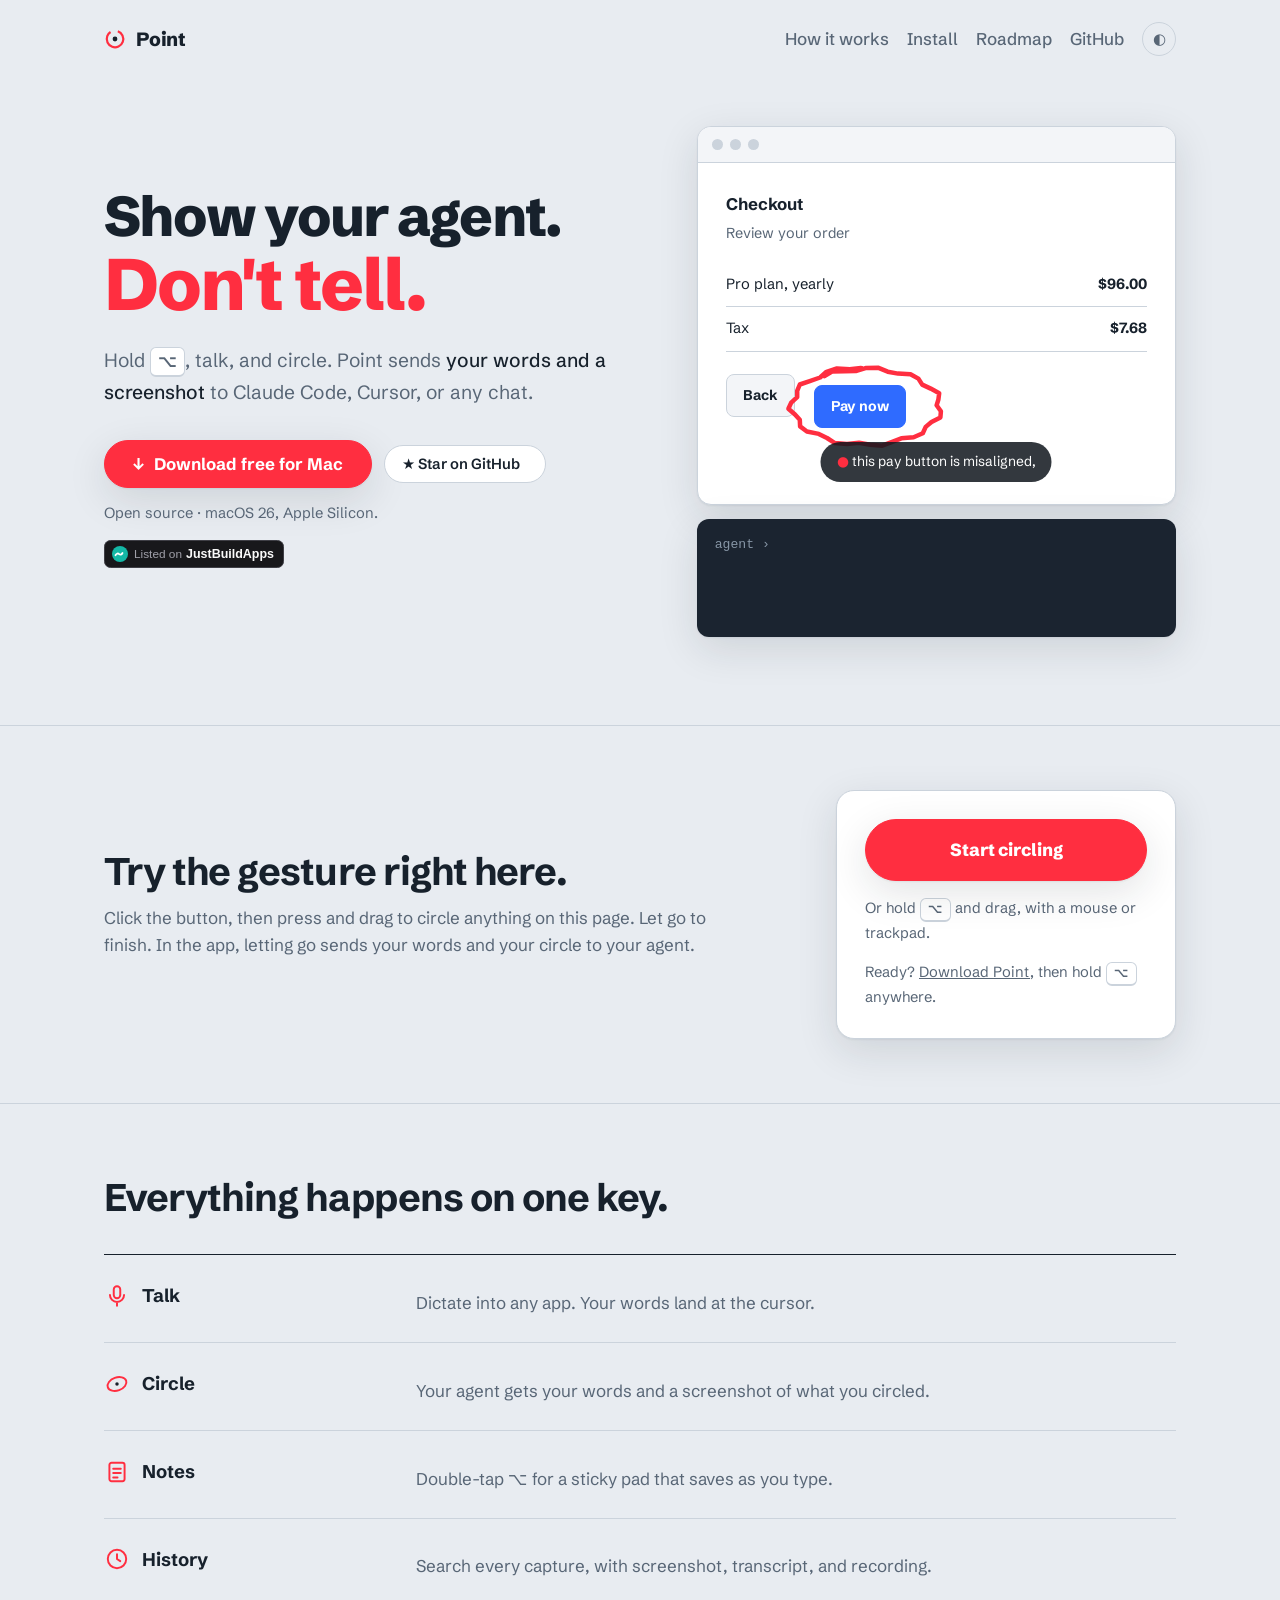
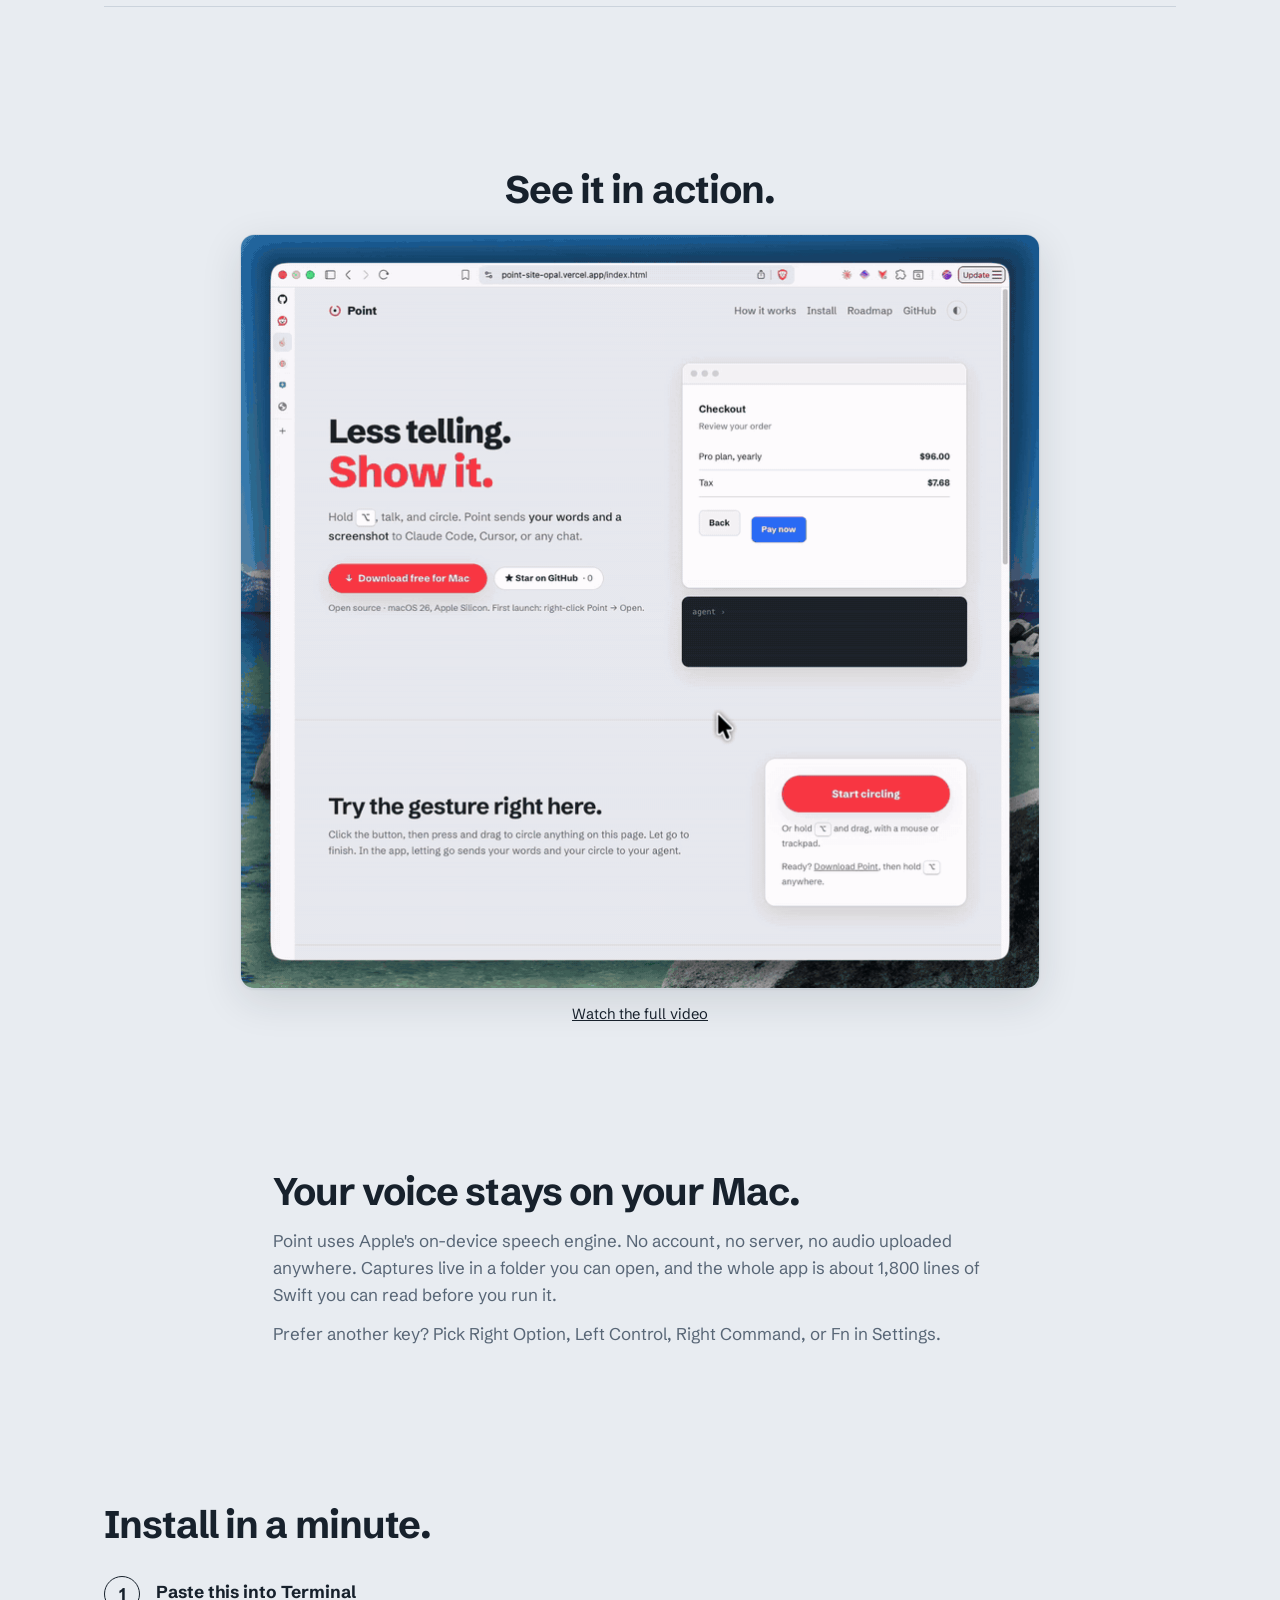
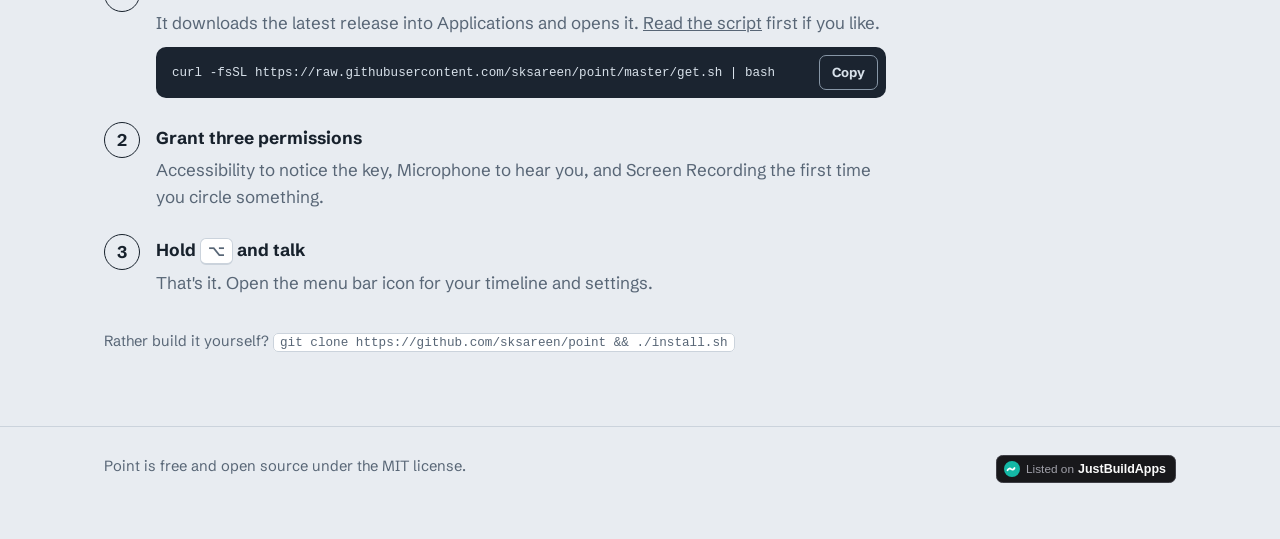
==== site/index.html @ 5f87cbeb "Site: serve the JustBuildApps badge from the site A local copy of the SVG keeps the badge showing wh" ====
<!doctype html>
<html lang="en">
<head>
<meta charset="utf-8">
<meta name="viewport" content="width=device-width, initial-scale=1">
<title>Point: show your AI agent what you mean</title>
<meta name="description" content="Hold Right Option, say what you mean, and circle it. Point pastes your words and a screenshot of exactly what you circled into Claude Code, Cursor, or any chat. Free, open source, on-device.">
<meta property="og:title" content="Point: Show your agent. Don't tell.">
<meta property="og:description" content="Hold ⌥, talk, and circle. Point sends your words and a screenshot to Claude Code, Cursor, or any chat. Free, open source, on-device.">
<meta property="og:type" content="website">
<meta name="twitter:card" content="summary">
<link rel="icon" href="data:image/svg+xml,<svg xmlns='http://www.w3.org/2000/svg' viewBox='0 0 100 100'><text y='.9em' font-size='90'>☝️</text></svg>">
<script>
  // Theme before first paint (no flash): saved choice → system preference.
  (function () {
    try {
      var t = localStorage.getItem("point-theme");
      if (t === "light" || t === "dark") document.documentElement.setAttribute("data-theme", t);
    } catch (e) {}
  })();
</script>
<link rel="preconnect" href="https://fonts.googleapis.com">
<link rel="preconnect" href="https://fonts.gstatic.com" crossorigin>
<link href="https://fonts.googleapis.com/css2?family=Caveat:wght@600&family=Schibsted+Grotesk:wght@400;500;700;800&display=swap" rel="stylesheet">
<link rel="stylesheet" href="style.css">
</head>
<body>
<canvas id="canvas" aria-hidden="true"></canvas>
<div class="toast" id="toast" role="status" aria-live="polite"></div>

<header class="wrap nav">
  <a class="brand" href="#">
    <svg viewBox="0 0 24 24" aria-hidden="true"><circle cx="12" cy="12" r="9" fill="none" stroke="var(--loop)" stroke-width="2.4" stroke-dasharray="48 9" transform="rotate(-70 12 12)"/><circle cx="12" cy="12" r="2.6" fill="currentColor"/></svg>
    Point
  </a>
  <nav class="nav-links" aria-label="Primary">
    <a class="hide-sm" href="#how">How it works</a>
    <a class="hide-sm" href="#install">Install</a>
    <a href="roadmap.html">Roadmap</a>
    <a href="https://github.com/sksareen/point">GitHub</a>
    <button class="theme-btn" id="themeBtn" type="button" aria-label="Toggle dark mode (⌘I)" title="Toggle dark mode (⌘I)">◐</button>
  </nav>
</header>

<main>
  <section class="wrap hero">
    <div>
      <h1><span class="line">Show your agent.</span><span class="line hit show-it">Don't tell.</span></h1>
      <p class="lede">Hold <span class="keycap">⌥</span>, talk, and circle. Point sends <strong>your words and a screenshot</strong> to Claude Code, Cursor, or any chat.</p>
      <div class="cta-row">
        <a class="download-btn" href="https://github.com/sksareen/point/releases/latest/download/Point.dmg">
          <span aria-hidden="true">↓</span> Download free for Mac
        </a>
        <a class="star-btn" href="https://github.com/sksareen/point" target="_blank" rel="noopener">★ Star on GitHub <span id="starCount"></span></a>
      </div>
      <p class="fine install-hint">Open source · macOS 26, Apple Silicon.</p>
      <p style="margin:14px 0 0"><a href="https://justbuildapps.com/u/savar/point"><img src="justbuildapps-badge.svg" alt="Listed on JustBuildApps" height="28"></a></p>
    </div>

    <div class="demo" aria-label="Animated demo: a loop is drawn around a misaligned Pay button while the words 'this pay button is misaligned, fix it' are spoken, then the words and a screenshot path are pasted into an agent terminal.">
      <div class="window">
        <div class="titlebar"><i></i><i></i><i></i></div>
        <div class="app" id="app">
          <h3>Checkout</h3>
          <p>Review your order</p>
          <div class="row"><span>Pro plan, yearly</span><span>$96.00</span></div>
          <div class="row"><span>Tax</span><span>$7.68</span></div>
          <div class="actions">
            <span class="fake-btn">Back</span>
            <span class="fake-btn pay" id="payBtn">Pay now</span>
          </div>
          <svg class="ink" id="heroInk" aria-hidden="true"><path id="heroLoop" d=""/></svg>
          <span class="note" id="heroNote">this one</span>
          <div class="pill" id="pill"></div>
        </div>
      </div>
      <div class="term" id="term" aria-hidden="true">
        <span class="line dim">agent ›</span>
      </div>
    </div>
  </section>

  <section class="tryit" id="try">
    <div class="wrap try-grid">
      <div>
        <h2>Try the gesture right here.</h2>
        <p>Click the button, then press and drag to circle anything on this page. Let go to finish. In the app, letting go sends your words and your circle to your agent.</p>
      </div>
      <div class="try-card">
        <button class="draw-toggle" id="drawToggle" type="button" aria-pressed="false">Start circling</button>
        <p class="fine">Or hold <span class="keycap">⌥</span> and drag, with a mouse or trackpad.</p>
        <p class="fine">Ready? <a href="https://github.com/sksareen/point/releases/latest/download/Point.dmg">Download Point</a>, then hold <span class="keycap">⌥</span> anywhere.</p>
      </div>
    </div>
  </section>

  <section class="wrap section" id="how">
    <h2>Everything happens on one key.</h2>
    <dl class="gestures">
      <div class="gesture">
        <dt><svg viewBox="0 0 24 24" aria-hidden="true"><rect x="9" y="3" width="6" height="11" rx="3"/><path d="M5.5 11a6.5 6.5 0 0 0 13 0M12 17.5V21"/></svg>Talk</dt>
        <dd>Dictate into any app. Your words land at the cursor.</dd>
      </div>
      <div class="gesture">
        <dt><svg viewBox="0 0 24 24" aria-hidden="true"><ellipse cx="12" cy="12" rx="9" ry="6" transform="rotate(-20 12 12)"/><circle cx="12" cy="12" r="1.6" fill="currentColor" stroke="none"/></svg>Circle</dt>
        <dd>Your agent gets your words and a screenshot of what you circled.</dd>
      </div>
      <div class="gesture">
        <dt><svg viewBox="0 0 24 24" aria-hidden="true"><rect x="5" y="3.5" width="14" height="17" rx="2"/><path d="M8.5 9h7M8.5 13h7M8.5 17h4"/></svg>Notes</dt>
        <dd>Double-tap ⌥ for a sticky pad that saves as you type.</dd>
      </div>
      <div class="gesture">
        <dt><svg viewBox="0 0 24 24" aria-hidden="true"><circle cx="12" cy="12" r="8.5"/><path d="M12 7.5V12l3 2"/></svg>History</dt>
        <dd>Search every capture, with screenshot, transcript, and recording.</dd>
      </div>
    </dl>
  </section>

  <section class="wrap section watch" id="watch">
    <h2>See it in action.</h2>
    <figure class="watch-figure">
      <img src="point-demo.gif" alt="Point in action: circle a part of the page, and the agent gets your words and a screenshot of what you circled." width="800" height="755" loading="lazy">
    </figure>
    <p class="fine"><a href="point-demo.mp4">Watch the full video</a></p>
  </section>

  <section class="wrap section privacy">
    <h2>Your voice stays on your Mac.</h2>
    <p>Point uses Apple's on-device speech engine. No account, no server, no audio uploaded anywhere. Captures live in a folder you can open, and the whole app is about 1,800 lines of Swift you can read before you run it.</p>
    <p>Prefer another key? Pick Right Option, Left Control, Right Command, or Fn in Settings.</p>
  </section>

  <section class="wrap section" id="install">
    <h2>Install in a minute.</h2>
    <ol class="steps">
      <li><strong>Paste this into Terminal</strong><span>It downloads the latest release into Applications and opens it. <a href="https://github.com/sksareen/point/blob/master/get.sh">Read the script</a> first if you like.</span>
        <div class="cmd">
          <pre><code id="installCmd">curl -fsSL https://raw.githubusercontent.com/sksareen/point/master/get.sh | bash</code></pre>
          <button class="copy copy-cmd" type="button" data-cmd="curl -fsSL https://raw.githubusercontent.com/sksareen/point/master/get.sh | bash">Copy</button>
        </div></li>
      <li><strong>Grant three permissions</strong><span>Accessibility to notice the key, Microphone to hear you, and Screen Recording the first time you circle something.</span></li>
      <li><strong>Hold <span class="keycap">⌥</span> and talk</strong><span>That's it. Open the menu bar icon for your timeline and settings.</span></li>
    </ol>
    <p class="fine" style="margin-top:8px">Rather build it yourself? <code>git clone https://github.com/sksareen/point && ./install.sh</code></p>
  </section>
</main>

<footer>
  <div class="wrap">
    <span>Point is free and open source under the MIT license.</span>
    <a href="https://justbuildapps.com/u/savar/point"><img src="justbuildapps-badge.svg" alt="Listed on JustBuildApps" height="28"></a>
  </div>
</footer>

<script>
(function () {
  var reduce = window.matchMedia("(prefers-reduced-motion: reduce)").matches;
  var css = getComputedStyle(document.documentElement);

  // ── Theme toggle (button + ⌘I / Ctrl+I) ──────────────────────────────────
  function currentTheme() {
    var t = document.documentElement.getAttribute("data-theme");
    if (t) return t;
    return window.matchMedia("(prefers-color-scheme: dark)").matches ? "dark" : "light";
  }
  function toggleTheme() {
    var next = currentTheme() === "dark" ? "light" : "dark";
    document.documentElement.setAttribute("data-theme", next);
    try { localStorage.setItem("point-theme", next); } catch (e) {}
    css = getComputedStyle(document.documentElement);
  }
  document.getElementById("themeBtn").addEventListener("click", toggleTheme);
  window.addEventListener("keydown", function (e) {
    if ((e.metaKey || e.ctrlKey) && !e.shiftKey && !e.altKey && e.key.toLowerCase() === "i") {
      e.preventDefault();
      toggleTheme();
    }
  });

  // ── Hero demo ───────────────────────────────────────────────────────────
  var app = document.getElementById("app");
  var pay = document.getElementById("payBtn");
  var loop = document.getElementById("heroLoop");
  var note = document.getElementById("heroNote");
  var pill = document.getElementById("pill");
  var term = document.getElementById("term");
  var spoken = "this pay button is misaligned, fix it";
  var shot = "[Screenshot: …/Point/captures/point_1794656051204.png]";

  // A hand-drawn loop around the button: an ellipse with wobble and an overshoot.
  function loopPath(r) {
    var cx = r.x + r.w / 2, cy = r.y + r.h / 2, rx = r.w / 2 + 22, ry = r.h / 2 + 16;
    var pts = [], n = 44, start = -2.2, sweep = Math.PI * 2 + 0.55;
    for (var i = 0; i <= n; i++) {
      var t = start + sweep * (i / n);
      var wob = 1 + 0.05 * Math.sin(i * 1.7) + (i / n) * 0.06;
      pts.push([cx + Math.cos(t) * rx * wob, cy + Math.sin(t) * ry * wob]);
    }
    var d = "M" + pts[0][0].toFixed(1) + " " + pts[0][1].toFixed(1);
    for (var j = 1; j < pts.length; j++) d += " L" + pts[j][0].toFixed(1) + " " + pts[j][1].toFixed(1);
    return { d: d, right: cx + rx, top: cy - ry };
  }
  function layoutLoop() {
    var a = app.getBoundingClientRect(), b = pay.getBoundingClientRect();
    var p = loopPath({ x: b.left - a.left, y: b.top - a.top, w: b.width, h: b.height });
    loop.setAttribute("d", p.d);
    note.style.left = Math.min(p.right + 8, a.width - 78) + "px";
    note.style.top = (p.top + 6) + "px";
    var len = loop.getTotalLength();
    loop.style.strokeDasharray = len;
    return len;
  }
  function termLines(lines) {
    term.innerHTML = lines.map(function (l) {
      return '<span class="line ' + (l.cls || "") + '">' + l.text.replace(/&/g, "&amp;").replace(/</g, "&lt;") + "</span>";
    }).join("");
  }
  var timers = [];
  function at(ms, fn) { timers.push(setTimeout(fn, ms)); }
  function clearTimers() { timers.forEach(clearTimeout); timers = []; }

  function finalState() {
    var len = layoutLoop();
    loop.style.transition = "none";
    loop.style.strokeDashoffset = 0;
    note.style.opacity = 1;
    pill.style.opacity = 0;
    termLines([
      { text: "agent › " + spoken },
      { text: shot, cls: "dim" },
      { text: "✓ Read the screenshot. Fixed the stray margin on the Pay button in Checkout.tsx.", cls: "ok" }
    ]);
  }

  function run() {
    clearTimers();
    var len = layoutLoop();
    loop.style.transition = "none";
    loop.style.strokeDashoffset = len;
    note.style.opacity = 0;
    pill.style.opacity = 0;
    termLines([{ text: "agent ›", cls: "dim" }]);

    at(700, function () { pill.textContent = "Listening…"; pill.style.opacity = 1; });
    // Words arrive as you speak.
    var words = spoken.split(" ");
    words.forEach(function (w, i) {
      at(1200 + i * 230, function () { pill.textContent = words.slice(0, i + 1).join(" "); });
    });
    // The loop is drawn while talking.
    at(1500, function () {
      loop.getBoundingClientRect();
      loop.style.transition = "stroke-dashoffset 1.15s cubic-bezier(.5,.05,.4,1)";
      loop.style.strokeDashoffset = 0;
    });
    at(2750, function () { note.style.opacity = 1; });
    // Release: paste lands in the agent.
    var release = 1200 + words.length * 230 + 500;
    at(release, function () {
      pill.style.opacity = 0;
      termLines([{ text: "agent › " + spoken }, { text: shot, cls: "dim" }]);
    });
    at(release + 1300, function () {
      termLines([
        { text: "agent › " + spoken },
        { text: shot, cls: "dim" },
        { text: "✓ Read the screenshot. Fixed the stray margin on the Pay button in Checkout.tsx.", cls: "ok" }
      ]);
    });
    at(release + 5200, run);
  }

  if (reduce) finalState(); else run();
  var resizeT;
  window.addEventListener("resize", function () {
    clearTimeout(resizeT);
    resizeT = setTimeout(function () { reduce ? finalState() : run(); }, 150);
  });

  // ── Try it: hold Option (or toggle) and draw on the page ────────────────
  var canvas = document.getElementById("canvas");
  var ctx = canvas.getContext("2d");
  var toast = document.getElementById("toast");
  var toggle = document.getElementById("drawToggle");
  var held = false, toggled = false, down = false, strokes = [], current = null, toastT;

  function sizeCanvas() {
    var dpr = window.devicePixelRatio || 1;
    canvas.width = innerWidth * dpr; canvas.height = innerHeight * dpr;
    ctx.setTransform(dpr, 0, 0, dpr, 0, 0);
    redraw();
  }
  function redraw() {
    ctx.clearRect(0, 0, innerWidth, innerHeight);
    ctx.strokeStyle = css.getPropertyValue("--loop").trim() || "#FF2E40";
    ctx.lineWidth = 5; ctx.lineCap = "round"; ctx.lineJoin = "round";
    strokes.forEach(function (s) {
      if (s.length < 2) return;
      ctx.beginPath(); ctx.moveTo(s[0].x, s[0].y);
      for (var i = 1; i < s.length; i++) ctx.lineTo(s[i].x, s[i].y);
      ctx.stroke();
    });
  }
  function pathLength(s) {
    var L = 0;
    for (var i = 1; i < s.length; i++) L += Math.hypot(s[i].x - s[i - 1].x, s[i].y - s[i - 1].y);
    return L;
  }
  function setDrawing(on) {
    document.body.classList.toggle("drawing", on);
    if (!on) finish();
  }
  function showToast(msg) {
    toast.textContent = msg;
    toast.classList.add("show");
    clearTimeout(toastT);
    toastT = setTimeout(function () { toast.classList.remove("show"); }, 3200);
  }
  function finish() {
    var drew = strokes.some(function (s) { return pathLength(s) >= 40; });
    if (drew) showToast("That's the gesture. In Point, letting go sends your words and this screenshot to your agent.");
    strokes = []; current = null; down = false;
    redraw();
  }

  window.addEventListener("keydown", function (e) {
    if (e.key === "Alt" && !held) { held = true; e.preventDefault(); setDrawing(true); }
  });
  window.addEventListener("keyup", function (e) {
    if (e.key === "Alt" && held) { held = false; if (!toggled) setDrawing(false); }
  });
  window.addEventListener("blur", function () { if (held) { held = false; if (!toggled) setDrawing(false); } });

  var idleLabel = toggle.textContent;
  function setToggled(on) {
    toggled = on;
    toggle.setAttribute("aria-pressed", String(on));
    toggle.textContent = on ? "Now press and drag to circle something" : idleLabel;
    setDrawing(on);
  }
  toggle.addEventListener("click", function () { setToggled(!toggled); });
  window.addEventListener("keydown", function (e) {
    if (e.key === "Escape" && toggled) setToggled(false);
  });

  canvas.addEventListener("pointerdown", function (e) {
    down = true; current = [{ x: e.clientX, y: e.clientY }]; strokes.push(current);
    canvas.setPointerCapture(e.pointerId);
  });
  canvas.addEventListener("pointermove", function (e) {
    if (!down || !current) return;
    current.push({ x: e.clientX, y: e.clientY }); redraw();
  });
  canvas.addEventListener("pointerup", function () {
    var finished = current;
    down = false; current = null;
    // Tap-to-draw has no key to release, so finishing a real loop is the "let go".
    if (toggled && finished && pathLength(finished) >= 40) setTimeout(function () { setToggled(false); }, 450);
  });

  // Copy the install command (hero button + install section).
  document.querySelectorAll(".copy-cmd").forEach(function (btn) {
    btn.addEventListener("click", function () {
      var done = function () {
        btn.classList.add("copied");
        btn.textContent = "Copied";
        setTimeout(function () { btn.classList.remove("copied"); btn.textContent = "Copy"; }, 2200);
      };
      if (navigator.clipboard) navigator.clipboard.writeText(btn.dataset.cmd).then(done, function () {});
    });
  });

  // Live star count next to the button. Fails silently; the button works without it.
  fetch("https://api.github.com/repos/sksareen/point")
    .then(function (r) { return r.json(); })
    .then(function (d) {
      if (typeof d.stargazers_count === "number") {
        document.getElementById("starCount").textContent = "· " + d.stargazers_count.toLocaleString();
      }
    })
    .catch(function () {});

  window.addEventListener("resize", sizeCanvas);
  sizeCanvas();
})();
</script>
</body>
</html>
---- site/style.css ----
:root {
    --page: #E8ECF1;
    --ink: #17212C;
    --muted: #586676;
    --line: #CBD3DC;
    --window: #FFFFFF;
    --chrome: #F3F5F8;
    --loop: #FF2E40;
    --sticky: #FFF29E;
    --pill: rgba(18, 24, 31, 0.86);
    --term: #1B2430;
    --term-ink: #D8E1EA;
    --term-dim: #8796A6;
    --shadow: 0 1px 2px rgba(23, 33, 44, 0.06), 0 12px 40px rgba(23, 33, 44, 0.12);
    color-scheme: light;
  }
  @media (prefers-color-scheme: dark) {
    :root:not([data-theme="light"]) {
      --page: #151B22;
      --ink: #E6ECF2;
      --muted: #97A5B4;
      --line: #2C3642;
      --window: #1E2630;
      --chrome: #252E39;
      --loop: #FF4757;
      --sticky: #F2E27A;
      --pill: rgba(6, 9, 12, 0.88);
      --term: #10161D;
      --term-ink: #D8E1EA;
      --term-dim: #7D8B9A;
      --shadow: 0 1px 2px rgba(0, 0, 0, 0.3), 0 16px 48px rgba(0, 0, 0, 0.4);
      color-scheme: dark;
    }
  }
  :root[data-theme="dark"] {
    --page: #151B22;
    --ink: #E6ECF2;
    --muted: #97A5B4;
    --line: #2C3642;
    --window: #1E2630;
    --chrome: #252E39;
    --loop: #FF4757;
    --sticky: #F2E27A;
    --pill: rgba(6, 9, 12, 0.88);
    --term: #10161D;
    --term-ink: #D8E1EA;
    --term-dim: #7D8B9A;
    --shadow: 0 1px 2px rgba(0, 0, 0, 0.3), 0 16px 48px rgba(0, 0, 0, 0.4);
    color-scheme: dark;
  }

  * { box-sizing: border-box; }
  html { -webkit-text-size-adjust: 100%; }
  body {
    margin: 0;
    background: var(--page);
    color: var(--ink);
    font: 400 1.0625rem/1.6 "Schibsted Grotesk", system-ui, sans-serif;
    -webkit-font-smoothing: antialiased;
  }
  a { color: inherit; }
  a:focus-visible, button:focus-visible {
    outline: 3px solid var(--loop);
    outline-offset: 3px;
    border-radius: 6px;
  }
  .wrap { max-width: 1120px; margin: 0 auto; padding: 0 24px; }

  /* Nav */
  .nav {
    display: flex; align-items: center; justify-content: space-between;
    padding-top: 22px; padding-bottom: 22px;
  }
  .brand { display: flex; align-items: center; gap: 10px; font-weight: 800; font-size: 1.2rem; text-decoration: none; letter-spacing: -0.01em; }
  .brand svg { width: 22px; height: 22px; }
  .nav-links { display: flex; align-items: center; gap: 18px; font-weight: 500; }
  .nav-links a { text-decoration: none; color: var(--muted); }
  .nav-links a:hover { color: var(--ink); }
  .theme-btn {
    border: 1px solid var(--line); background: transparent; color: var(--muted);
    width: 34px; height: 34px; border-radius: 50%; cursor: pointer; font-size: 15px;
  }

  /* Hero */
  .hero {
    display: grid; grid-template-columns: minmax(0, 1.12fr) minmax(0, 1fr); gap: 56px; align-items: center;
    padding-top: 48px; padding-bottom: 88px;
  }
  h1 {
    font-weight: 800; font-size: clamp(2.1rem, 8.4vw, 3.5rem); line-height: 1.02;
    letter-spacing: -0.035em; margin: 0 0 24px;
  }
  h1 .line { display: block; }
  h1 .hit { color: var(--loop); }
  h1 .show-it { font-size: 1.3em; line-height: 1; margin-top: 4px; }
  .lede { font-size: 1.2rem; color: var(--muted); max-width: 32em; margin: 0 0 32px; }
  .lede strong { color: var(--ink); font-weight: 500; }
  .ctas { display: flex; flex-wrap: wrap; gap: 12px; margin-bottom: 16px; }
  .btn {
    display: inline-flex; align-items: center; gap: 10px;
    padding: 13px 22px; border-radius: 999px; font-weight: 700; text-decoration: none;
    border: 1.5px solid var(--ink); font-size: 1rem;
  }
  .btn-primary { background: var(--ink); color: var(--page); }
  .btn-primary:hover { background: transparent; color: var(--ink); }
  .btn-ghost:hover { background: var(--ink); color: var(--page); }
  .fine { color: var(--muted); font-size: 0.92rem; margin: 0; }
  .download-btn {
    display: inline-flex; align-items: center; gap: 10px; margin-bottom: 14px;
    padding: 15px 28px; border-radius: 999px; text-decoration: none;
    background: var(--loop); color: #fff; border: 1.5px solid var(--loop);
    font: 700 1.05rem/1 "Schibsted Grotesk", system-ui, sans-serif;
    box-shadow: var(--shadow); transition: transform 0.15s, filter 0.15s;
  }
  .download-btn:hover { transform: translateY(-1px); filter: brightness(1.08); }
  .install-hint a { color: var(--ink); }
  .cta-row { display: flex; flex-wrap: wrap; gap: 12px; align-items: center; margin-bottom: 14px; }
  .cta-row .download-btn { margin-bottom: 0; }
  .star-btn {
    display: inline-flex; align-items: center; gap: 8px;
    padding: 11px 17px; border-radius: 999px; text-decoration: none;
    border: 1.5px solid var(--line); background: var(--window); color: var(--ink);
    font: 600 0.92rem/1 "Schibsted Grotesk", system-ui, sans-serif;
  }
  .star-btn:hover { border-color: var(--ink); }
  .star-btn #starCount { color: var(--muted); font-weight: 500; }

  /* Demo window */
  .demo { position: relative; }
  .window {
    background: var(--window); border-radius: 14px; box-shadow: var(--shadow);
    overflow: hidden; border: 1px solid var(--line);
  }
  .titlebar { display: flex; gap: 7px; padding: 12px 14px; background: var(--chrome); border-bottom: 1px solid var(--line); }
  .titlebar i { width: 11px; height: 11px; border-radius: 50%; background: var(--line); display: block; }
  .app { position: relative; padding: 28px 28px 76px; }
  .app h3 { margin: 0 0 4px; font-size: 1.05rem; }
  .app p { margin: 0 0 18px; color: var(--muted); font-size: 0.9rem; }
  .row { display: flex; justify-content: space-between; padding: 10px 0; border-bottom: 1px solid var(--line); font-size: 0.92rem; }
  .row span:last-child { font-weight: 700; }
  .actions { display: flex; gap: 10px; margin-top: 22px; align-items: flex-start; }
  .fake-btn { padding: 9px 16px; border-radius: 8px; font-size: 0.88rem; font-weight: 700; border: 1px solid var(--line); background: var(--chrome); }
  .fake-btn.pay { background: #2F6BFF; color: #fff; border-color: #2F6BFF; margin-top: 11px; margin-left: 9px; }
  svg.ink { position: absolute; inset: 0; width: 100%; height: 100%; pointer-events: none; overflow: visible; }
  .ink path { fill: none; stroke: var(--loop); stroke-width: 4.5; stroke-linecap: round; stroke-linejoin: round; }
  .note {
    position: absolute; font: 600 1.45rem/1 "Caveat", cursive; color: var(--loop);
    transform: rotate(-4deg); opacity: 0; transition: opacity 0.3s;
  }
  .pill {
    position: absolute; left: 50%; bottom: 22px; transform: translateX(-50%);
    background: var(--pill); color: #fff; border-radius: 999px; padding: 9px 16px;
    font-size: 0.86rem; white-space: nowrap; max-width: calc(100% - 32px); overflow: hidden; text-overflow: ellipsis;
    opacity: 0; transition: opacity 0.25s;
  }
  .pill::before { content: "● "; color: var(--loop); }
  .term {
    margin-top: 14px; background: var(--term); color: var(--term-ink); border-radius: 12px;
    padding: 16px 18px; font: 500 0.82rem/1.55 ui-monospace, "SF Mono", Menlo, monospace;
    min-height: 118px; box-shadow: var(--shadow);
  }
  .term .dim { color: var(--term-dim); }
  .term .ok { color: #7FD8A0; }
  .term .line { display: block; white-space: pre-wrap; overflow-wrap: anywhere; }
  .keycap {
    display: inline-block; min-width: 1.9em; padding: 1px 7px; border-radius: 6px;
    border: 1px solid var(--line); border-bottom-width: 2.5px; background: var(--window);
    font-weight: 700; font-size: 0.86em; text-align: center; line-height: 1.5;
  }

  /* Try it */
  .tryit {
    position: relative; border-top: 1px solid var(--line); border-bottom: 1px solid var(--line);
    padding: 64px 0; text-align: left;
  }
  .tryit h2, .section h2 { font-size: clamp(1.7rem, 3.2vw, 2.4rem); letter-spacing: -0.025em; line-height: 1.1; margin: 0 0 12px; }
  .tryit p { color: var(--muted); max-width: 36em; margin: 0 0 20px; }
  .try-grid { display: grid; grid-template-columns: minmax(0, 1fr) minmax(0, 340px); gap: 48px; align-items: center; }
  .try-card {
    background: var(--window); border: 1px solid var(--line); border-radius: 18px;
    box-shadow: var(--shadow); padding: 28px; text-align: left;
  }
  .try-card p { margin: 16px 0 0; }
  .draw-toggle {
    position: relative; z-index: 55; width: 100%;
    font: inherit; font-size: 1.1rem; font-weight: 800; padding: 16px 24px; border-radius: 999px; cursor: pointer;
    border: 1.5px solid var(--loop); background: var(--loop); color: #fff;
    box-shadow: var(--shadow);
  }
  .draw-toggle:hover { filter: brightness(1.06); }
  .draw-toggle[aria-pressed="true"] { background: var(--ink); border-color: var(--ink); color: var(--page); }
  @media (max-width: 880px) { .try-grid { grid-template-columns: 1fr; gap: 28px; } }
  .gesture dt { display: flex; align-items: center; gap: 12px; }
  .gesture dt svg {
    width: 26px; height: 26px; flex: none; fill: none; stroke: var(--loop);
    stroke-width: 1.8; stroke-linecap: round; stroke-linejoin: round;
  }
  .watch { text-align: center; }
  .watch h2 { margin-bottom: 24px; }
  .watch-figure { margin: 0 auto 14px; }
  .watch-figure img {
    display: block; width: 100%; max-width: 800px; height: auto; margin: 0 auto;
    border-radius: 14px; border: 1px solid var(--line); box-shadow: var(--shadow);
  }
  .watch .fine { text-align: center; }
  .watch .fine a { color: var(--ink); }
  .privacy { max-width: 46em; }
  .privacy h2 { margin-bottom: 14px; }
  .privacy p { color: var(--muted); margin: 0 0 12px; }
  #canvas { position: fixed; inset: 0; width: 100vw; height: 100vh; pointer-events: none; z-index: 50; }
  body.drawing { cursor: crosshair; user-select: none; -webkit-user-select: none; }
  body.drawing #canvas { pointer-events: auto; }
  .toast {
    position: fixed; left: 50%; bottom: 28px; transform: translate(-50%, 12px);
    background: var(--pill); color: #fff; padding: 12px 20px; border-radius: 999px; font-size: 0.95rem;
    opacity: 0; transition: opacity 0.25s, transform 0.25s; z-index: 60; pointer-events: none;
    max-width: calc(100vw - 32px); text-align: center;
  }
  .toast.show { opacity: 1; transform: translate(-50%, 0); }

  /* Gestures */
  .section { padding-top: 72px; padding-bottom: 72px; }
  .gestures { margin-top: 36px; border-top: 1.5px solid var(--ink); }
  .gesture {
    display: grid; grid-template-columns: 280px 1fr; gap: 32px; padding: 26px 0;
    border-bottom: 1px solid var(--line); align-items: baseline;
  }
  .gesture dt { font-weight: 700; font-size: 1.15rem; }
  .gesture dd { margin: 0; color: var(--muted); max-width: 40em; }
  .gesture dd strong { color: var(--ink); font-weight: 500; }

  /* Private + sticky */
  .split { display: grid; grid-template-columns: 1fr 1fr; gap: 56px; align-items: center; }
  .sticky-card {
    background: var(--sticky); color: #2A2615; border-radius: 12px; padding: 22px 24px 18px;
    box-shadow: var(--shadow); transform: rotate(1.2deg); max-width: 420px; justify-self: center;
    font-size: 1rem;
  }
  .sticky-card b { display: block; font-size: 0.8rem; color: #6B6440; margin-bottom: 8px; }
  .sticky-card p { margin: 0 0 6px; }
  .sticky-card small { display: block; margin-top: 14px; color: #6B6440; font-size: 0.78rem; }

  /* Install */
  .steps { counter-reset: step; list-style: none; padding: 0; margin: 32px 0 0; max-width: 46em; }
  .steps li { counter-increment: step; position: relative; padding: 0 0 26px 52px; }
  .steps li::before {
    content: counter(step); position: absolute; left: 0; top: -2px; width: 34px; height: 34px;
    border-radius: 50%; border: 1.5px solid var(--ink); display: grid; place-items: center; font-weight: 700;
  }
  .steps li strong { display: block; font-size: 1.08rem; margin-bottom: 4px; }
  .steps li span { color: var(--muted); }
  code, pre { font-family: ui-monospace, "SF Mono", Menlo, monospace; font-size: 0.86em; }
  :not(pre) > code { overflow-wrap: anywhere; background: var(--window); border: 1px solid var(--line); padding: 1px 6px; border-radius: 5px; }
  pre { background: var(--term); color: var(--term-ink); padding: 14px 16px; border-radius: 10px; overflow-x: auto; margin: 10px 0 0; }

  .cmd { position: relative; margin-top: 10px; }
  .cmd pre { margin: 0; padding-right: 84px; }
  .copy {
    position: absolute; top: 8px; right: 8px; font: inherit; font-size: 0.82rem; font-weight: 700;
    padding: 6px 12px; border-radius: 7px; cursor: pointer;
    border: 1px solid var(--term-dim); background: transparent; color: var(--term-ink);
  }
  .copy:hover { border-color: var(--term-ink); }
  footer { border-top: 1px solid var(--line); padding: 28px 0 48px; color: var(--muted); font-size: 0.92rem; }
  footer .wrap { display: flex; justify-content: space-between; gap: 16px; flex-wrap: wrap; }

  @media (max-width: 880px) {
    .hero { grid-template-columns: 1fr; gap: 40px; padding-top: 24px; }
    .split { grid-template-columns: 1fr; }
    .gesture { grid-template-columns: 1fr; gap: 6px; }
  }
  @media (max-width: 480px) {
    .wrap { padding: 0 16px; }
    .app { padding: 22px 18px 84px; }
    .nav-links .hide-sm { display: none; }
  }
  @media (prefers-reduced-motion: reduce) {
    .note, .pill, .toast { transition: none; }
  }
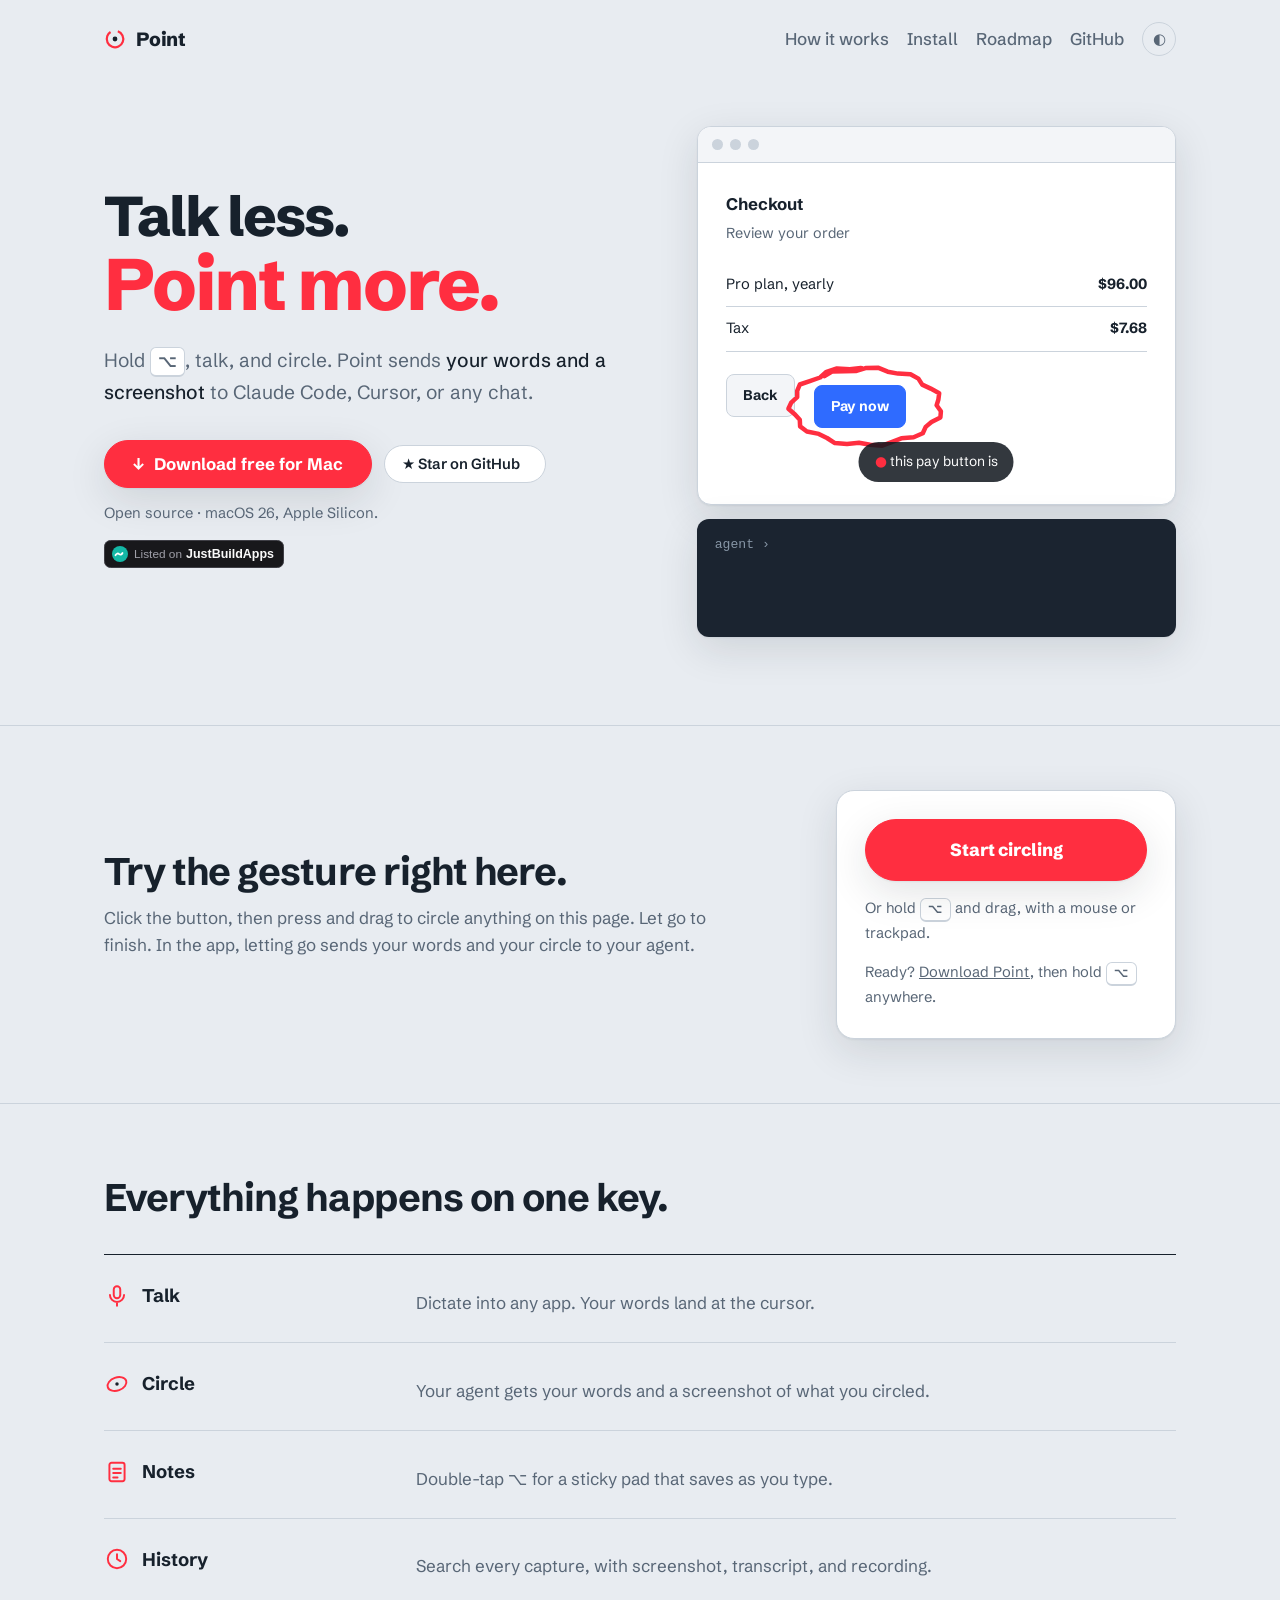
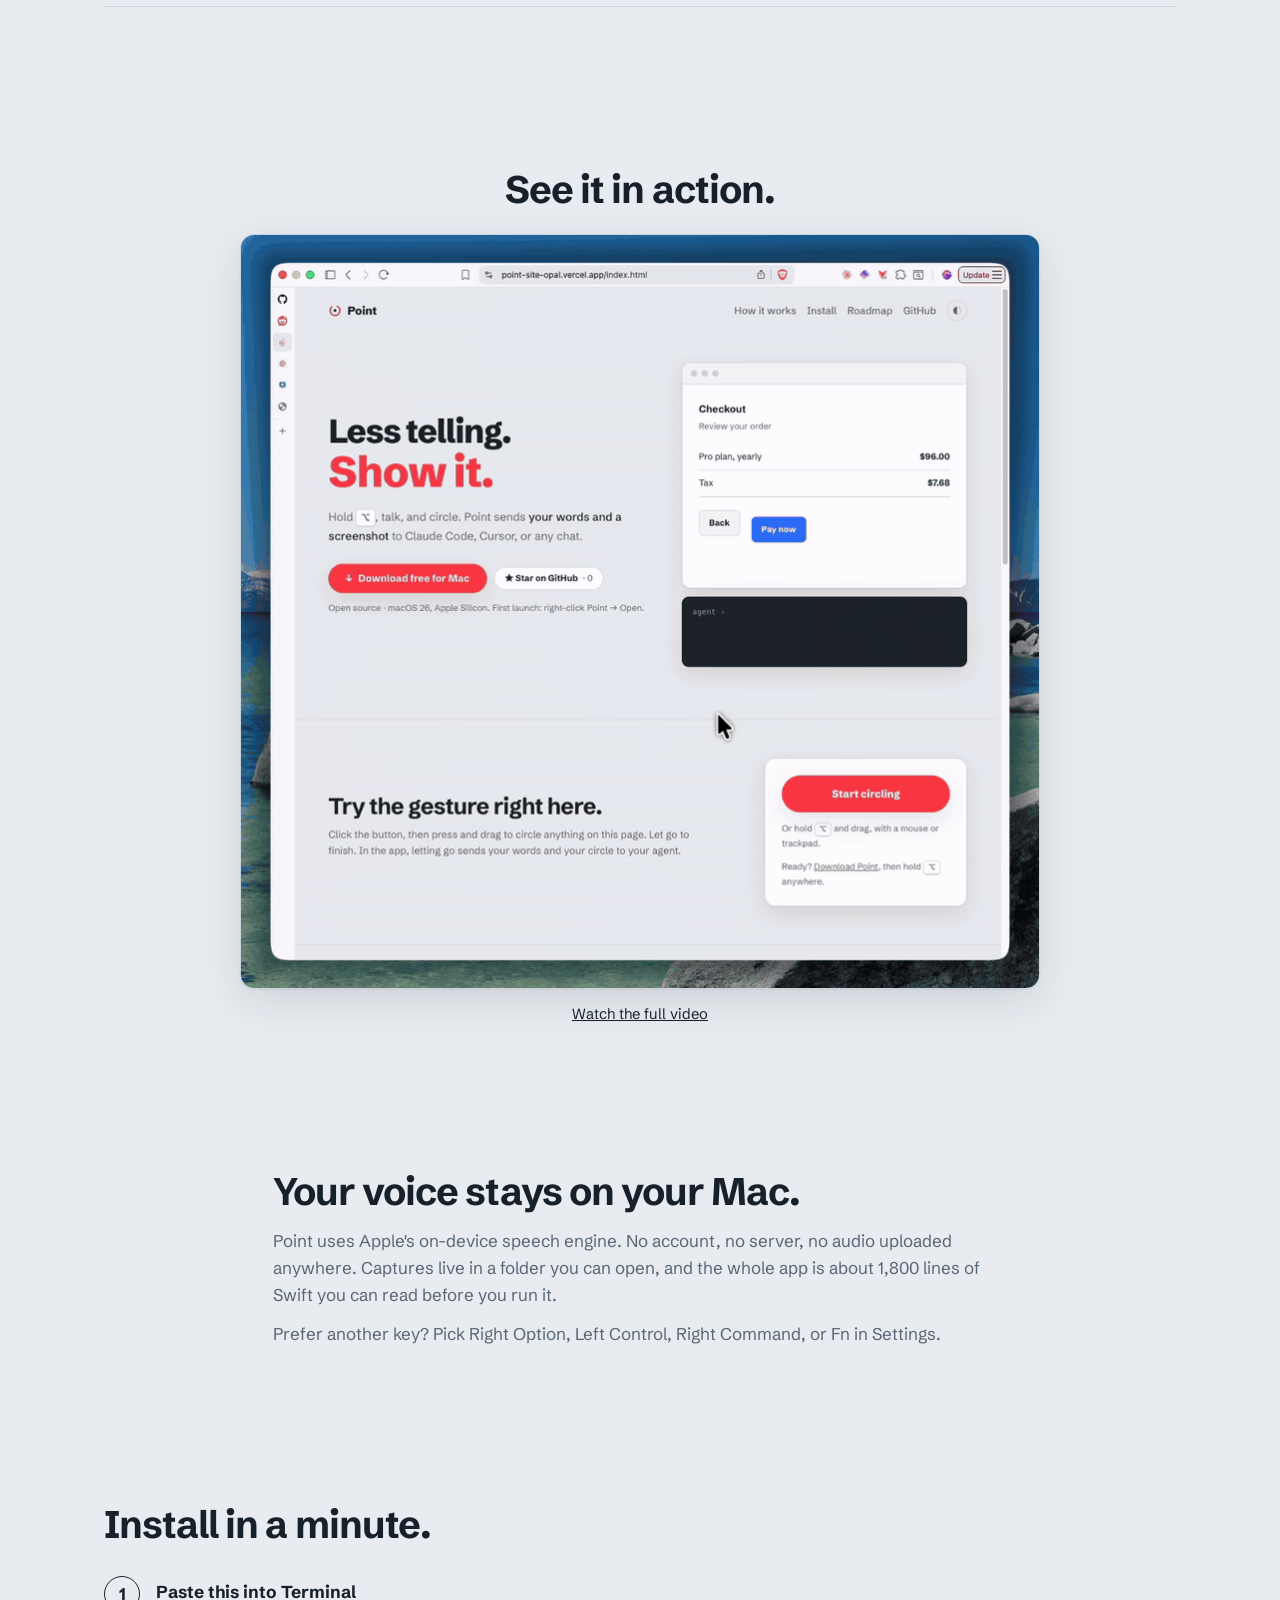
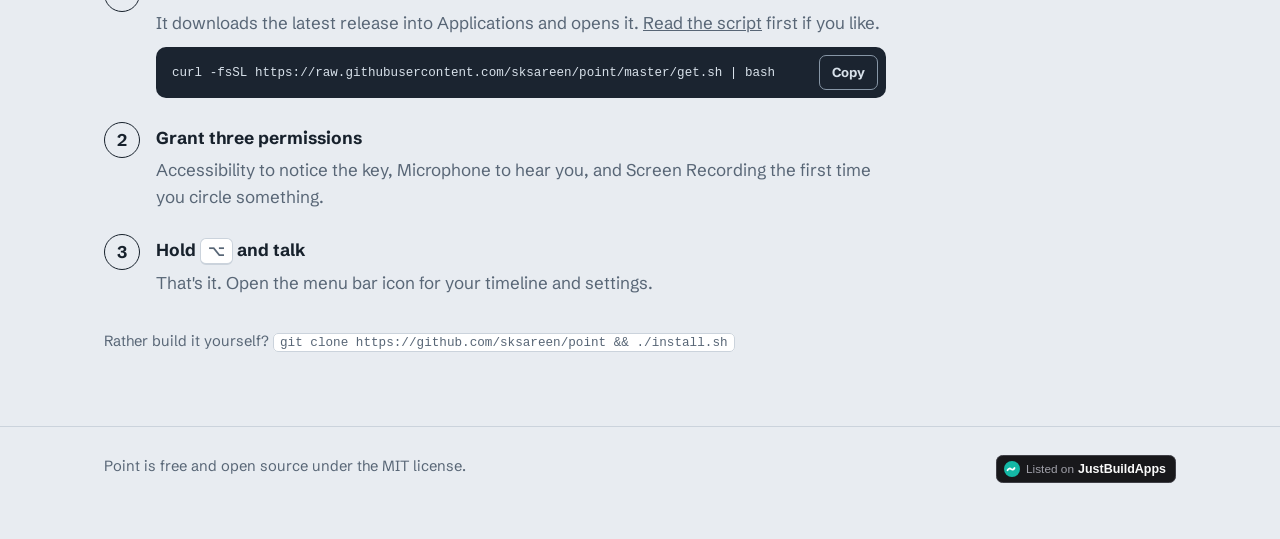
==== commit 03909bb0: "Site: headline is "Talk less. / Point more." Co-Authored-By: Claude Opus 5.5 <noreply@anthropic.com>" ====
--- a/site/index.html
+++ b/site/index.html
@@ -5,7 +5,7 @@
 <meta name="viewport" content="width=device-width, initial-scale=1">
 <title>Point: show your AI agent what you mean</title>
 <meta name="description" content="Hold Right Option, say what you mean, and circle it. Point pastes your words and a screenshot of exactly what you circled into Claude Code, Cursor, or any chat. Free, open source, on-device.">
-<meta property="og:title" content="Point: Show your agent. Don't tell.">
+<meta property="og:title" content="Point: Talk less. Point more.">
 <meta property="og:description" content="Hold ⌥, talk, and circle. Point sends your words and a screenshot to Claude Code, Cursor, or any chat. Free, open source, on-device.">
 <meta property="og:type" content="website">
 <meta name="twitter:card" content="summary">
@@ -45,7 +45,7 @@
 <main>
   <section class="wrap hero">
     <div>
-      <h1><span class="line">Show your agent.</span><span class="line hit show-it">Don't tell.</span></h1>
+      <h1><span class="line">Talk less.</span><span class="line hit show-it">Point more.</span></h1>
       <p class="lede">Hold <span class="keycap">⌥</span>, talk, and circle. Point sends <strong>your words and a screenshot</strong> to Claude Code, Cursor, or any chat.</p>
       <div class="cta-row">
         <a class="download-btn" href="https://github.com/sksareen/point/releases/latest/download/Point.dmg">
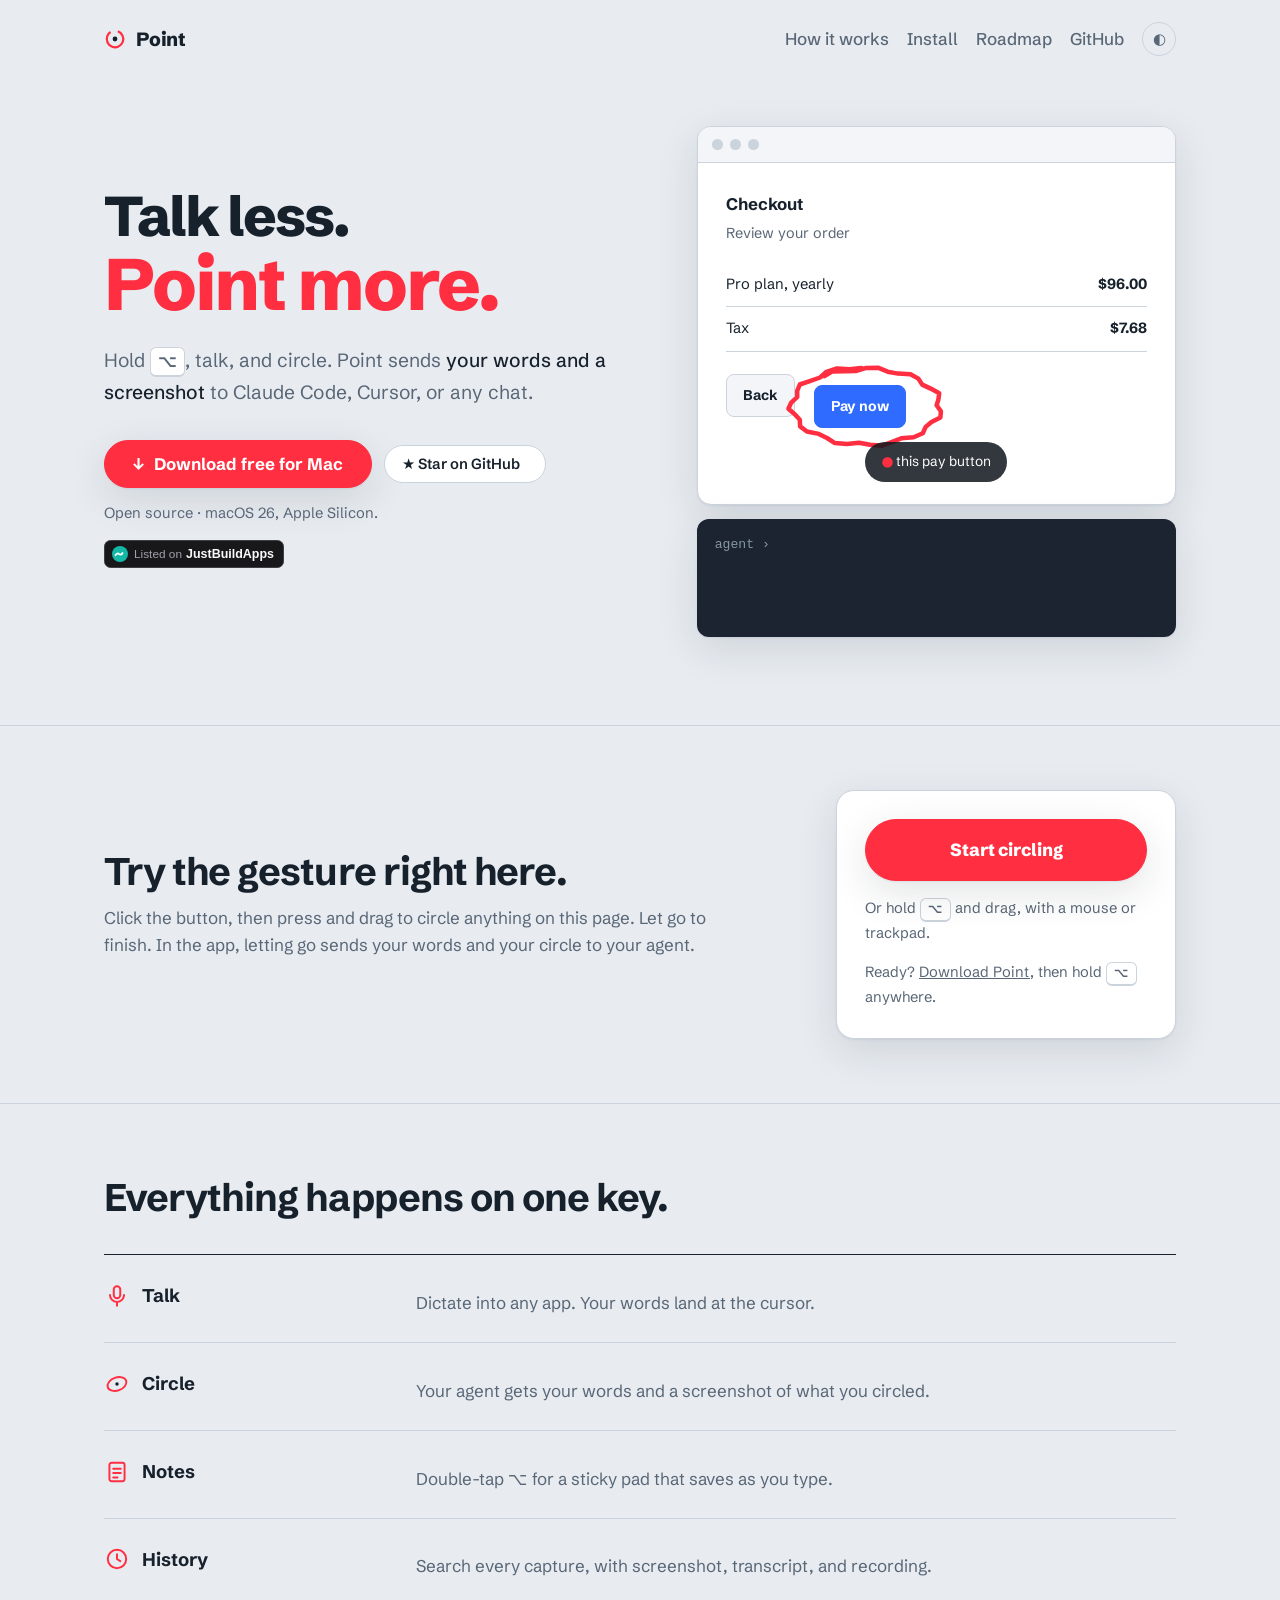
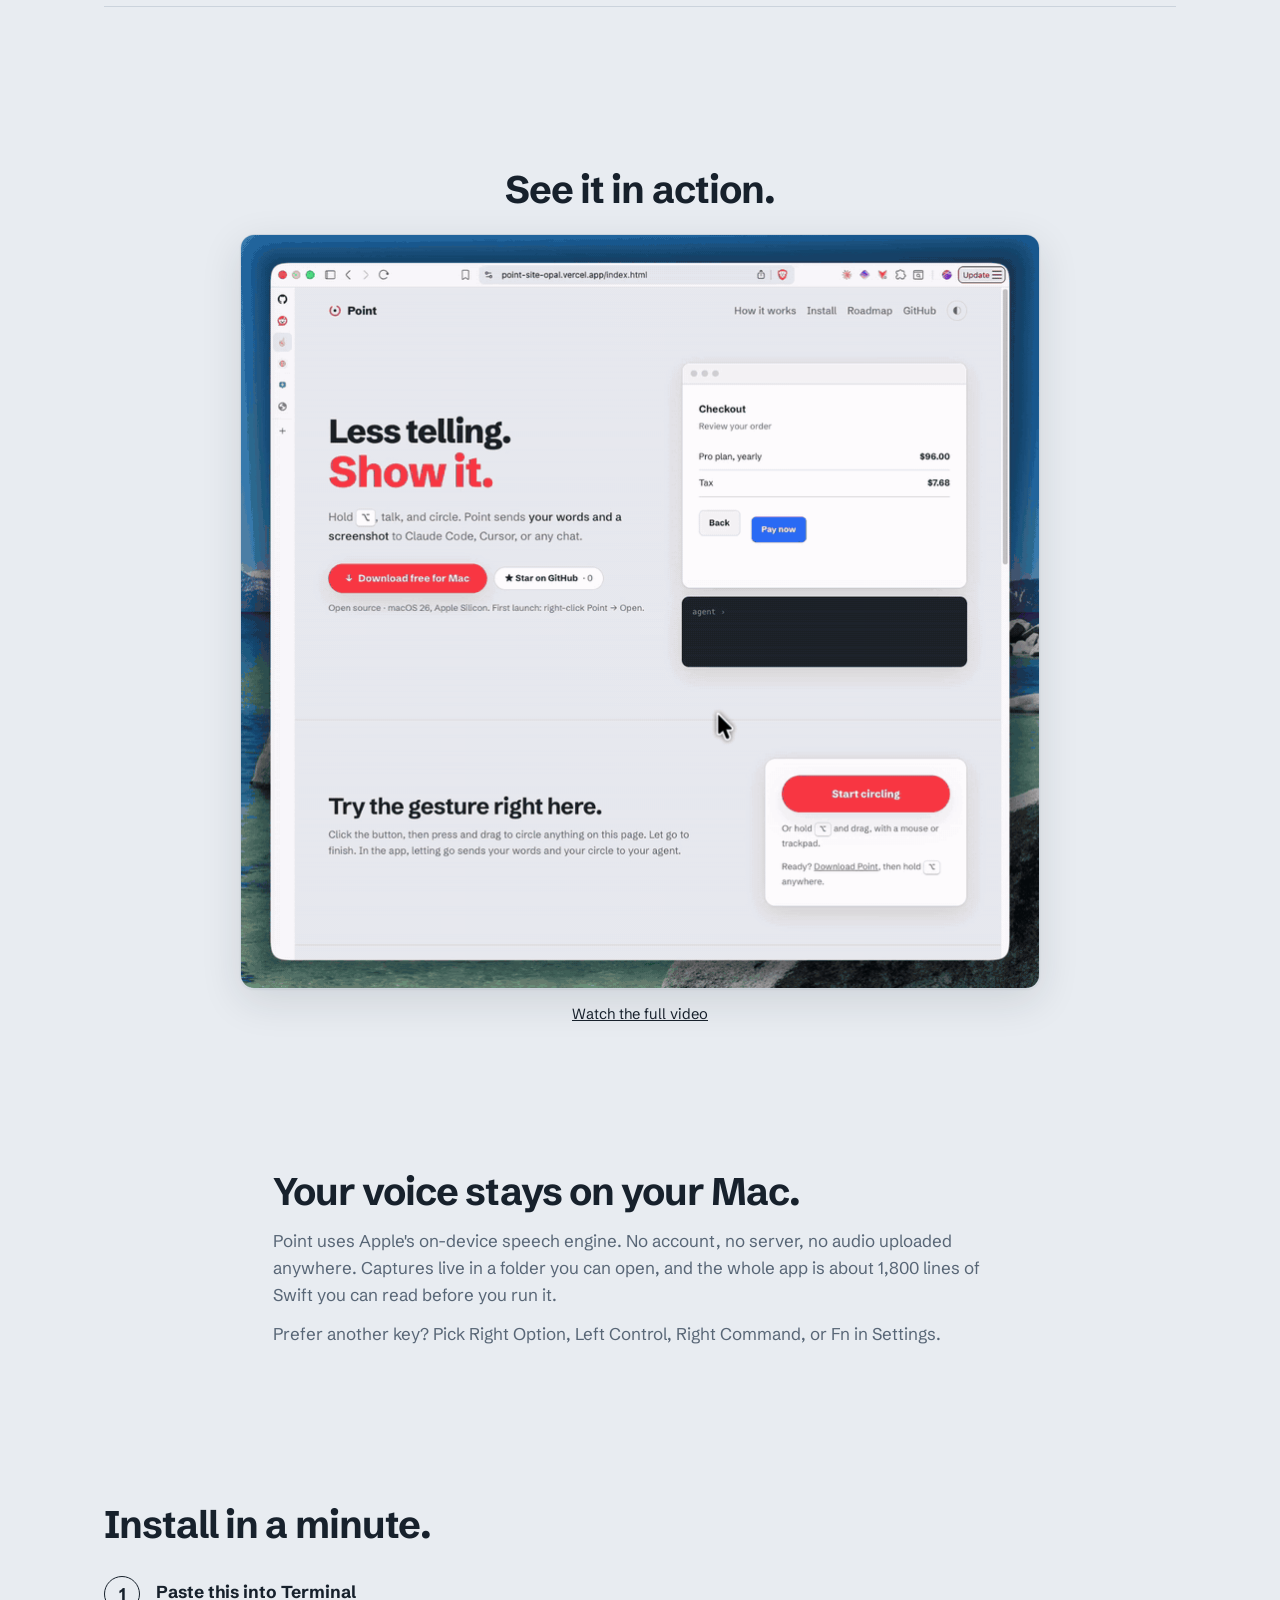
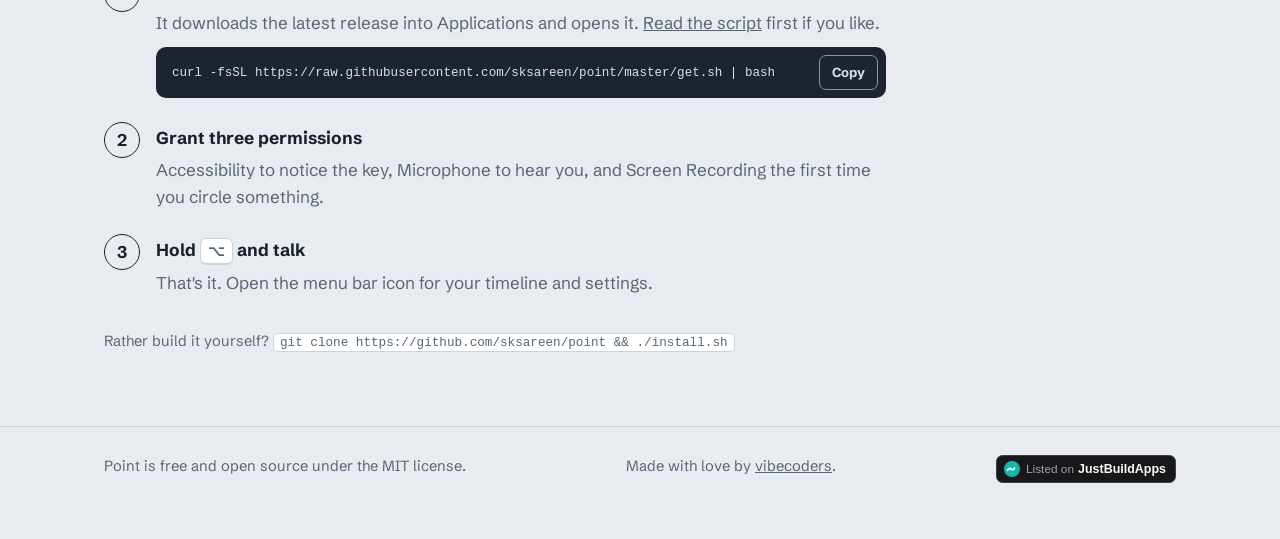
==== commit 26ea5f51: "Site footer: Made with love by vibecoders (links to savar.ai) Co-Authored-By: Claude Opus 5.5 <norep" ====
--- a/site/index.html
+++ b/site/index.html
@@ -148,6 +148,7 @@
 <footer>
   <div class="wrap">
     <span>Point is free and open source under the MIT license.</span>
+    <span>Made with love by <a href="https://savar.ai">vibecoders</a>.</span>
     <a href="https://justbuildapps.com/u/savar/point"><img src="justbuildapps-badge.svg" alt="Listed on JustBuildApps" height="28"></a>
   </div>
 </footer>
--- a/site/style.css
+++ b/site/style.css
@@ -265,12 +265,12 @@
   footer .wrap { display: flex; justify-content: space-between; gap: 16px; flex-wrap: wrap; }
 
   @media (max-width: 880px) {
-    .hero { grid-template-columns: 1fr; gap: 40px; padding-top: 24px; }
+    .hero { grid-template-columns: 1fr; gap: 40px; padding-top: 40px; }
     .split { grid-template-columns: 1fr; }
     .gesture { grid-template-columns: 1fr; gap: 6px; }
   }
   @media (max-width: 480px) {
-    .wrap { padding: 0 16px; }
+    .wrap { padding-left: 16px; padding-right: 16px; }
     .app { padding: 22px 18px 84px; }
     .nav-links .hide-sm { display: none; }
   }
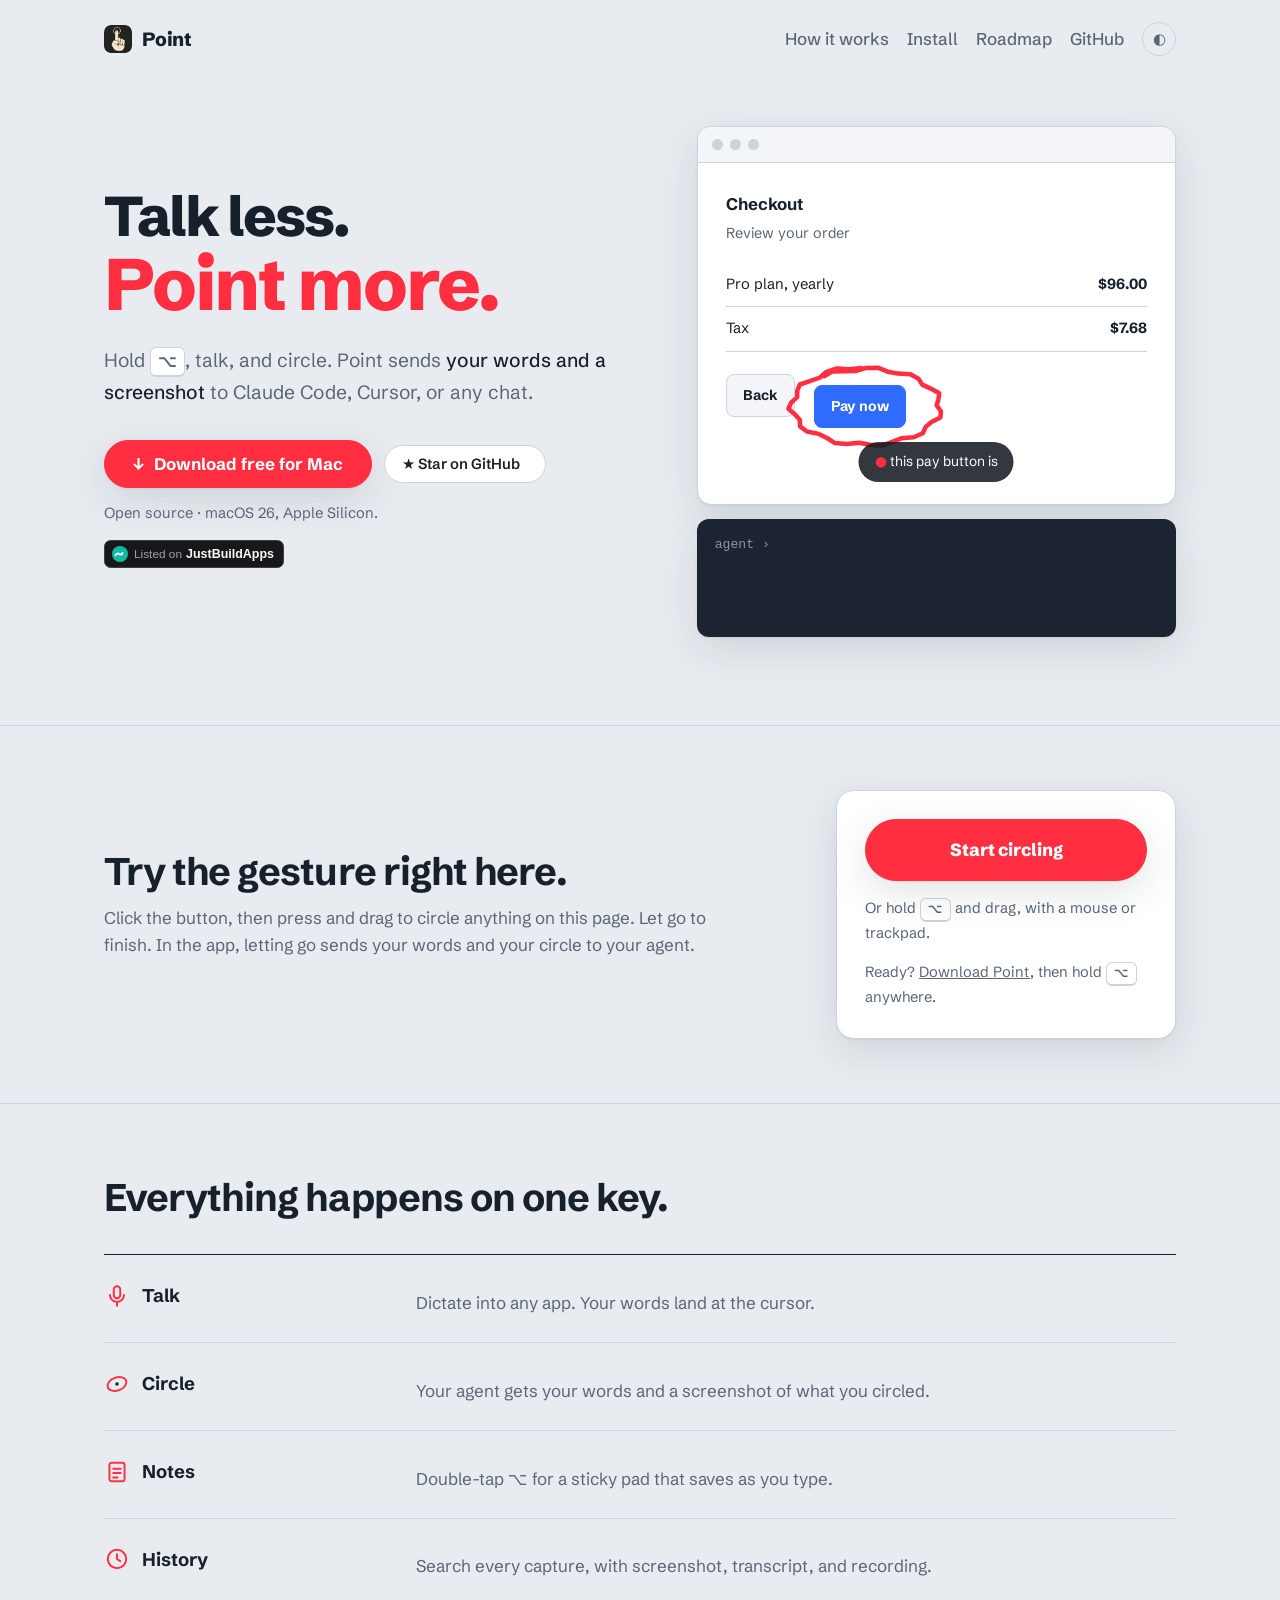
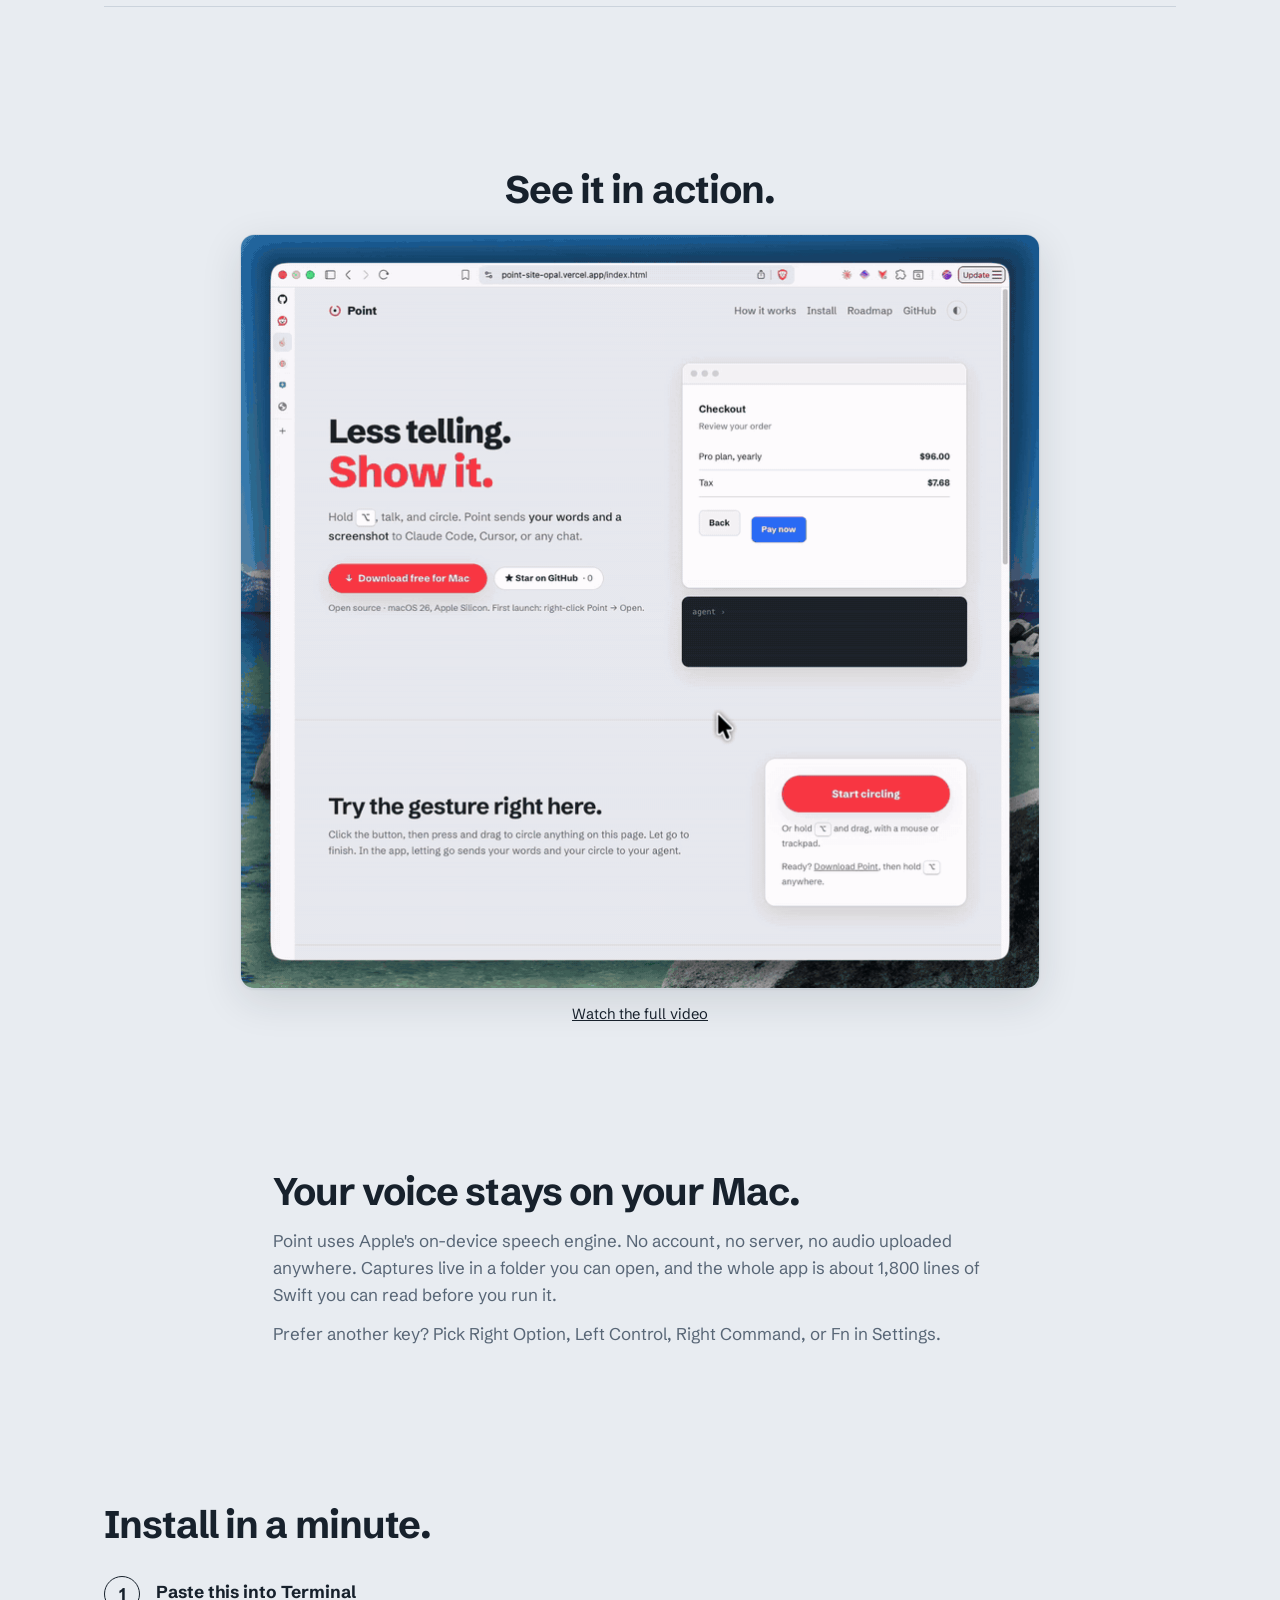
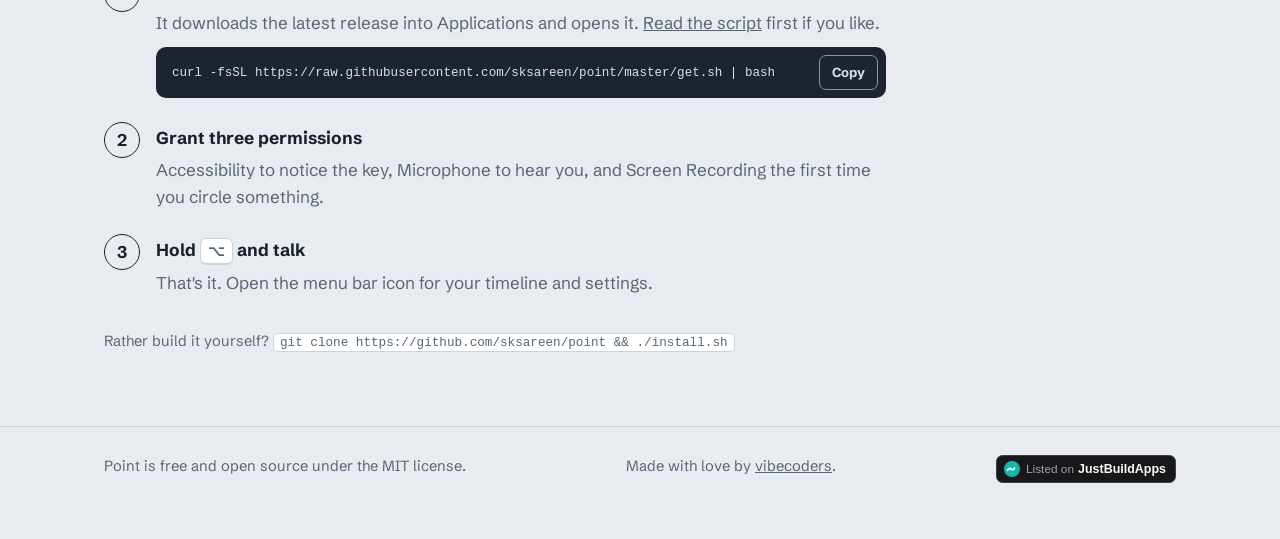
==== commit 99164e28: "New app icon everywhere; release 0.1.2 Original icon replaces the emoji artwork: app and DMG (Point." ====
--- a/site/index.html
+++ b/site/index.html
@@ -9,7 +9,9 @@
 <meta property="og:description" content="Hold ⌥, talk, and circle. Point sends your words and a screenshot to Claude Code, Cursor, or any chat. Free, open source, on-device.">
 <meta property="og:type" content="website">
 <meta name="twitter:card" content="summary">
-<link rel="icon" href="data:image/svg+xml,<svg xmlns='http://www.w3.org/2000/svg' viewBox='0 0 100 100'><text y='.9em' font-size='90'>☝️</text></svg>">
+<meta property="og:image" content="https://point-site-opal.vercel.app/icon-512.png">
+<link rel="icon" type="image/png" href="icon.png">
+<link rel="apple-touch-icon" href="icon.png">
 <script>
   // Theme before first paint (no flash): saved choice → system preference.
   (function () {
@@ -30,7 +32,7 @@
 
 <header class="wrap nav">
   <a class="brand" href="#">
-    <svg viewBox="0 0 24 24" aria-hidden="true"><circle cx="12" cy="12" r="9" fill="none" stroke="var(--loop)" stroke-width="2.4" stroke-dasharray="48 9" transform="rotate(-70 12 12)"/><circle cx="12" cy="12" r="2.6" fill="currentColor"/></svg>
+    <img src="icon.png" alt="" width="28" height="28">
     Point
   </a>
   <nav class="nav-links" aria-label="Primary">
--- a/site/style.css
+++ b/site/style.css
@@ -72,7 +72,7 @@
     padding-top: 22px; padding-bottom: 22px;
   }
   .brand { display: flex; align-items: center; gap: 10px; font-weight: 800; font-size: 1.2rem; text-decoration: none; letter-spacing: -0.01em; }
-  .brand svg { width: 22px; height: 22px; }
+  .brand img { width: 28px; height: 28px; border-radius: 7px; display: block; }
   .nav-links { display: flex; align-items: center; gap: 18px; font-weight: 500; }
   .nav-links a { text-decoration: none; color: var(--muted); }
   .nav-links a:hover { color: var(--ink); }
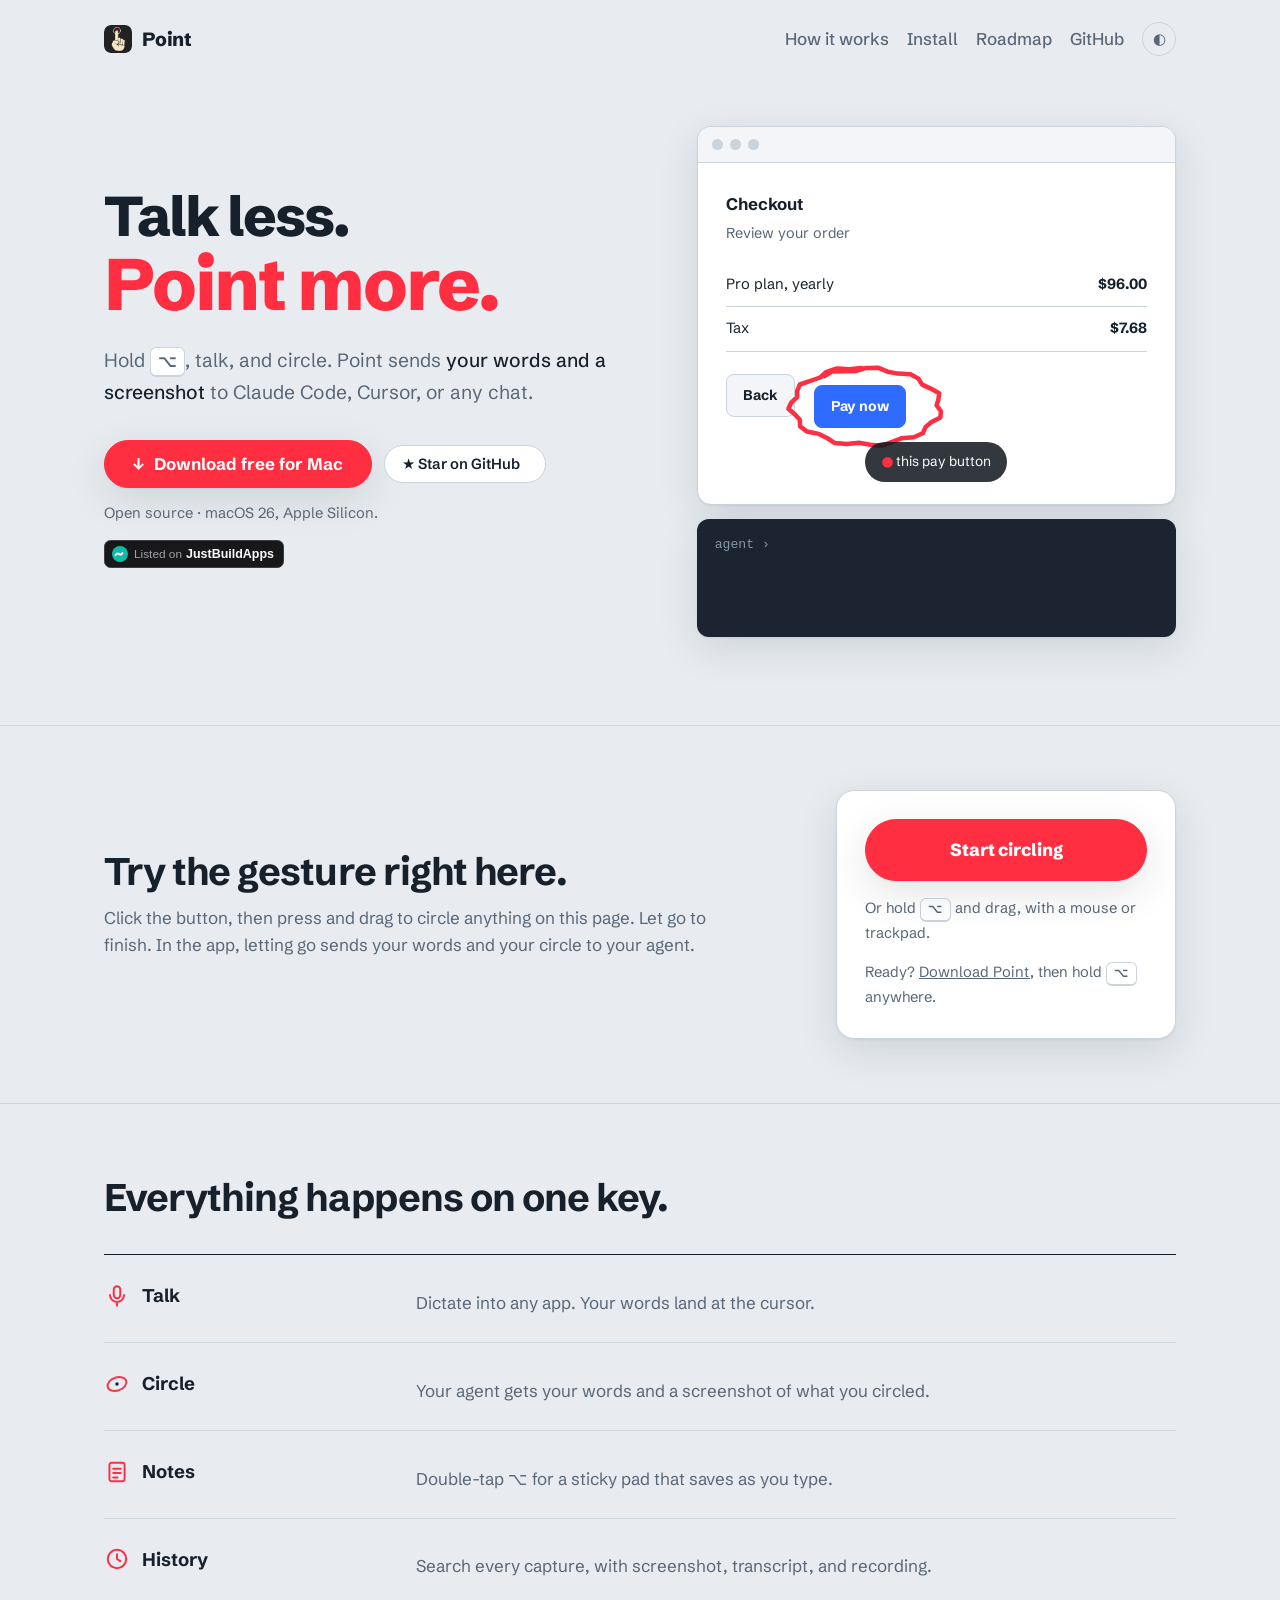
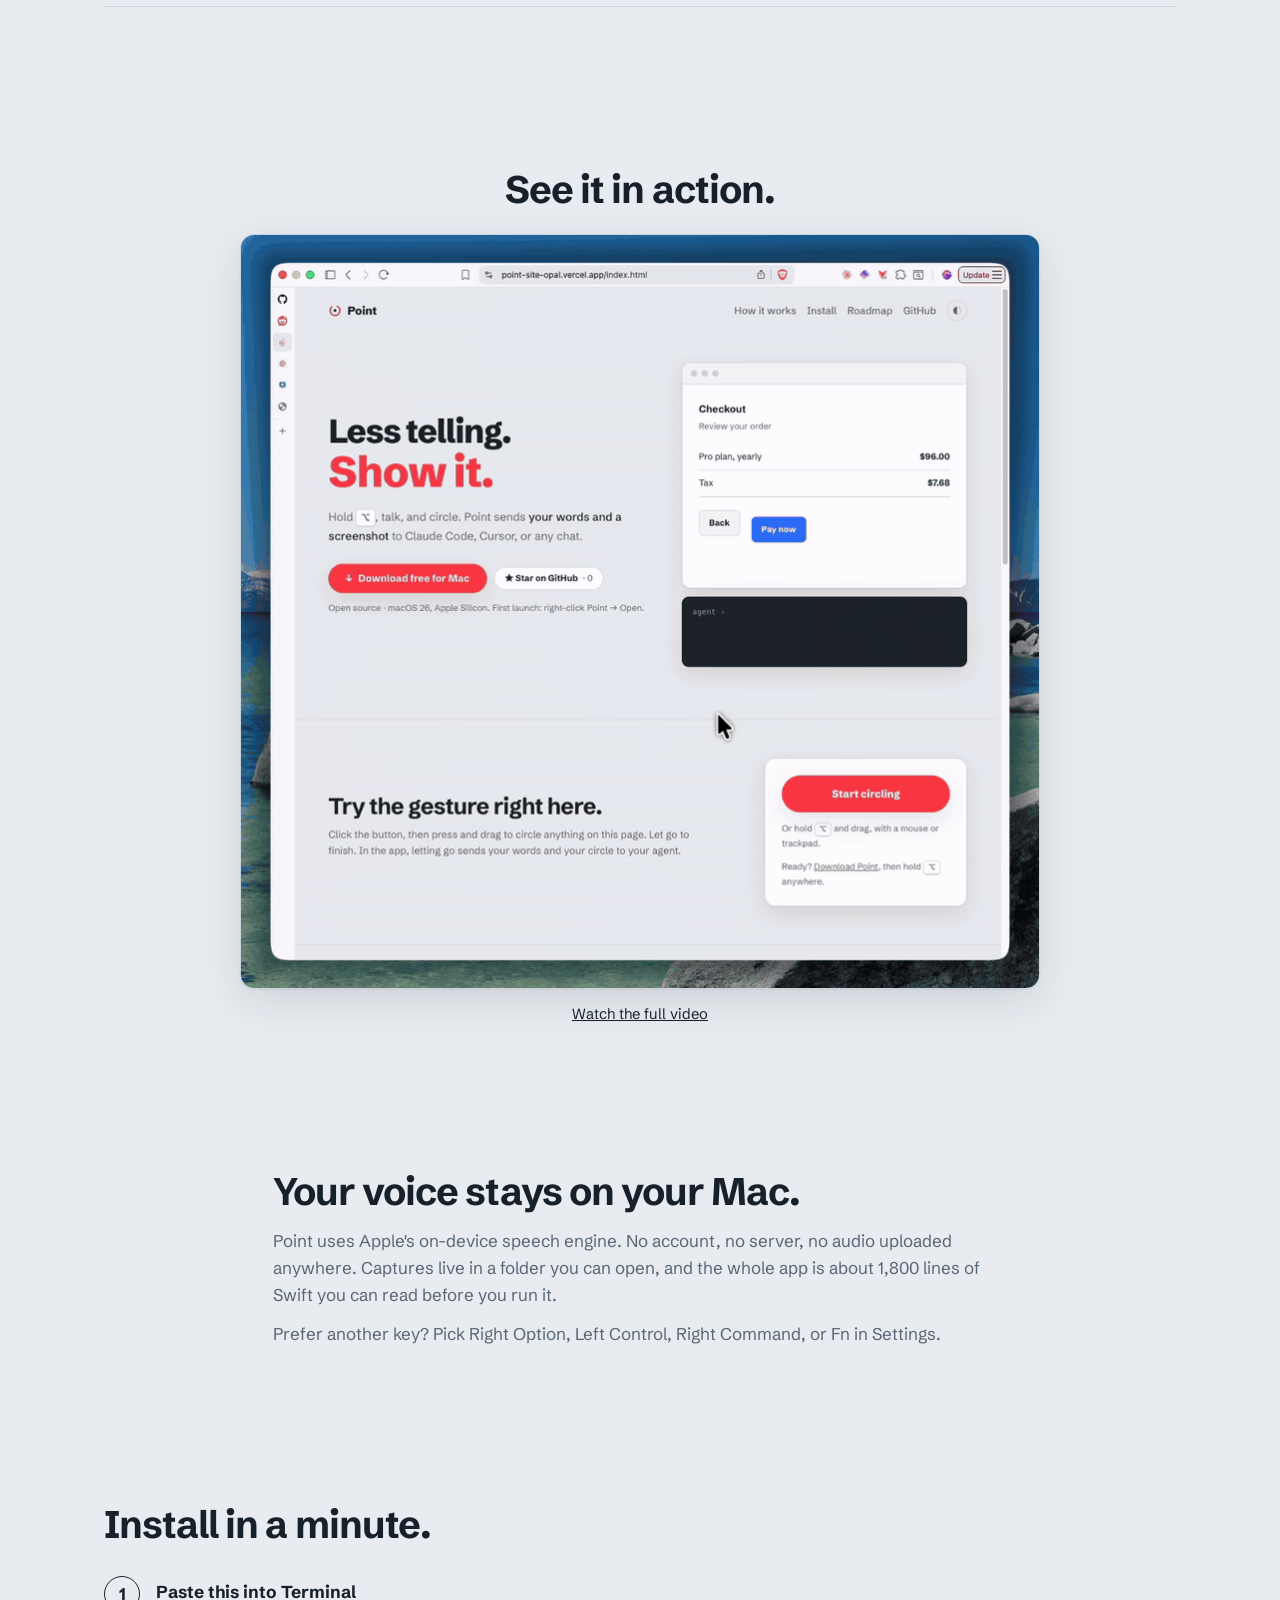
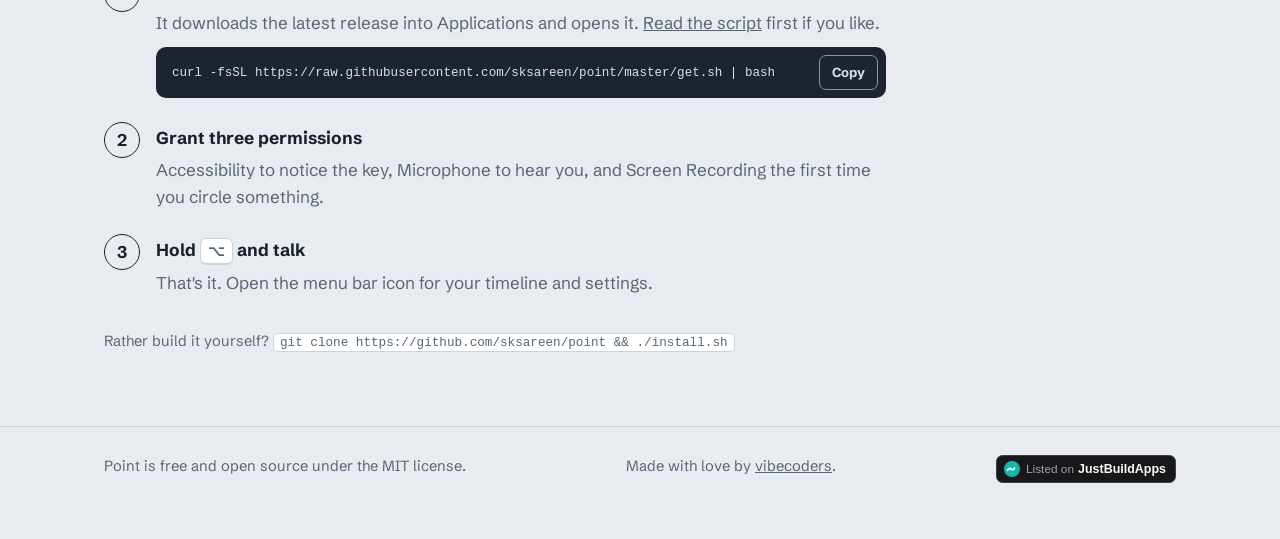
==== commit 22a85270: "Move to pointandtell.app; add llms.txt, sitemap, robots, share image, blog builder - canonical URLs," ====
--- a/site/index.html
+++ b/site/index.html
@@ -8,8 +8,10 @@
 <meta property="og:title" content="Point: Talk less. Point more.">
 <meta property="og:description" content="Hold ⌥, talk, and circle. Point sends your words and a screenshot to Claude Code, Cursor, or any chat. Free, open source, on-device.">
 <meta property="og:type" content="website">
-<meta name="twitter:card" content="summary">
-<meta property="og:image" content="https://point-site-opal.vercel.app/icon-512.png">
+<meta name="twitter:card" content="summary_large_image">
+<meta property="og:image" content="https://www.pointandtell.app/og.png">
+<meta property="og:url" content="https://www.pointandtell.app/">
+<link rel="canonical" href="https://www.pointandtell.app/">
 <link rel="icon" type="image/png" href="icon.png">
 <link rel="apple-touch-icon" href="icon.png">
 <script>
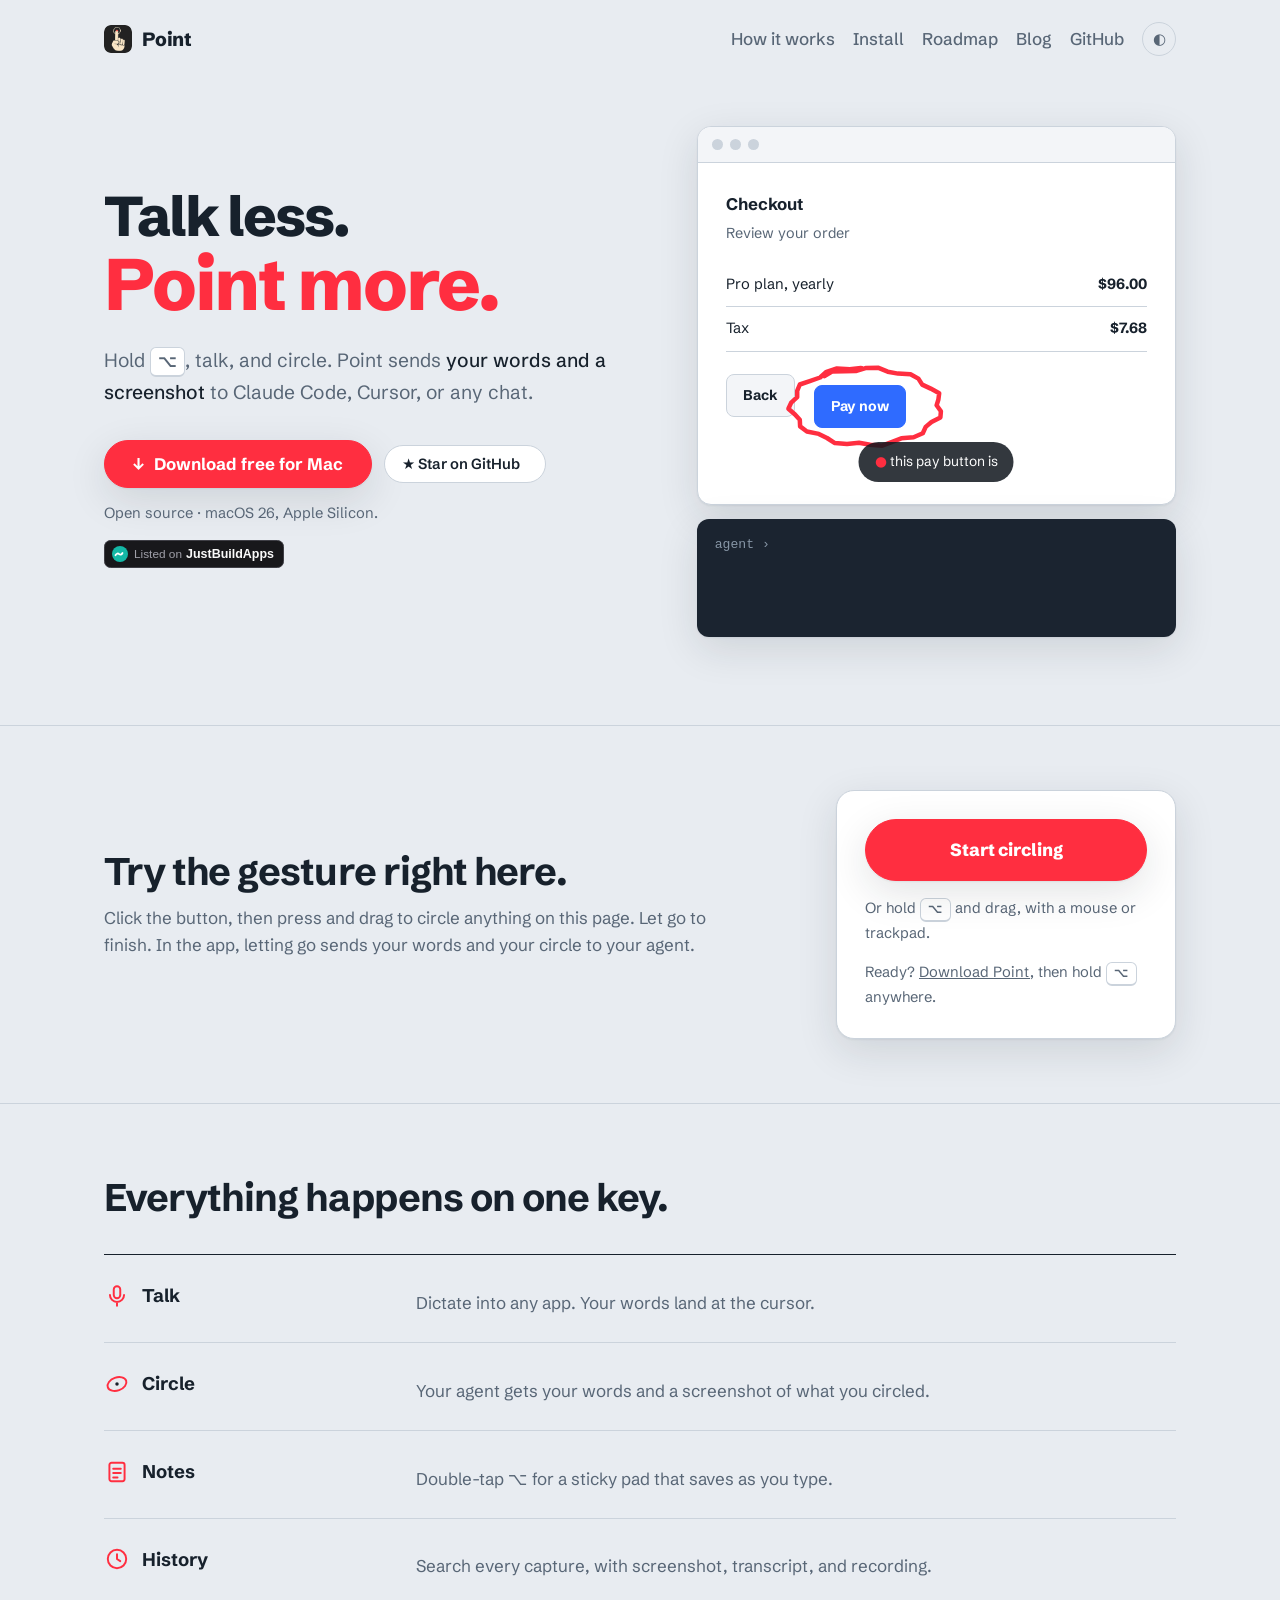
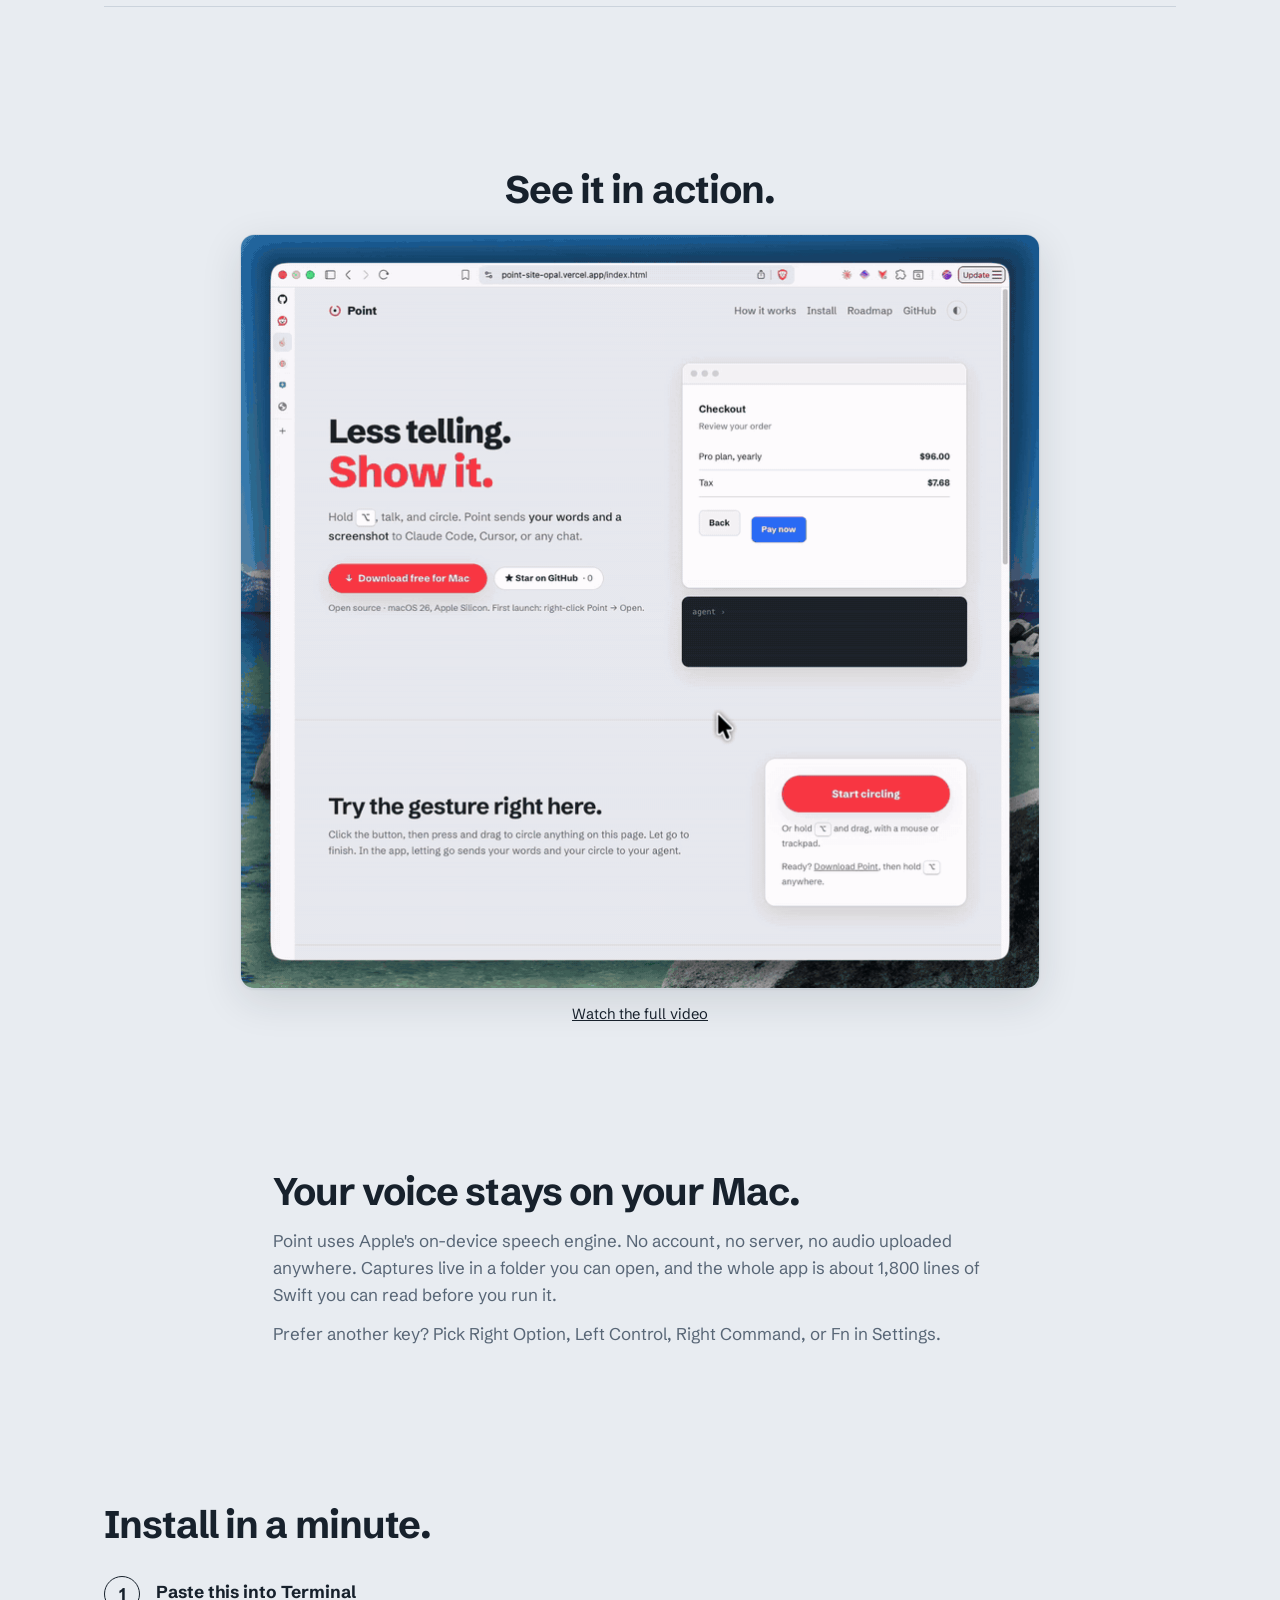
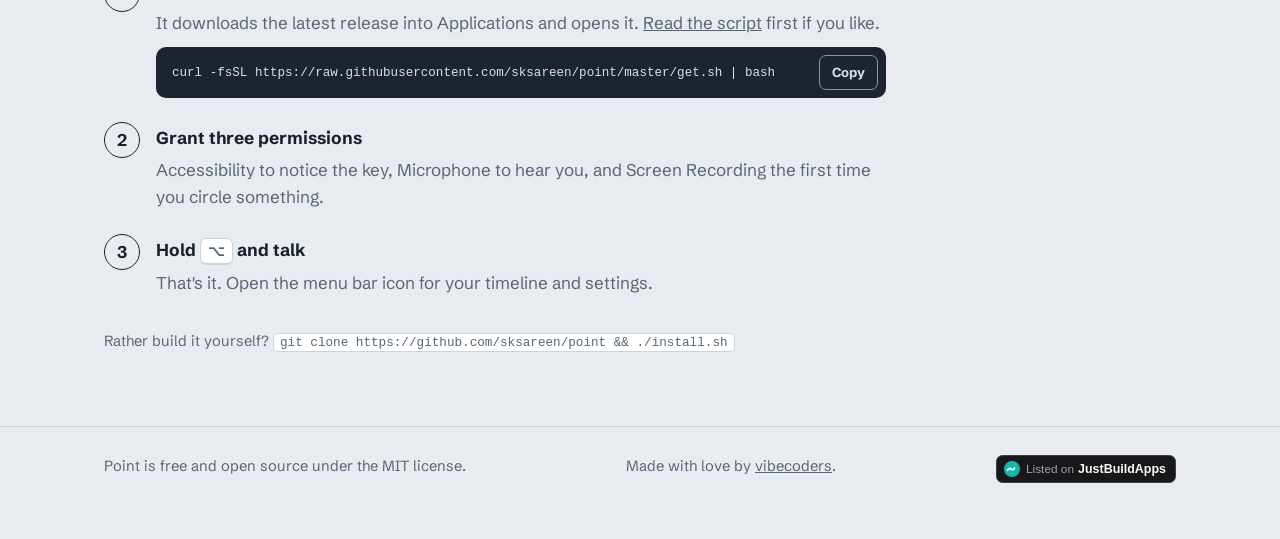
==== commit 7e2e61f0: "Publish the first three blog posts; add Blog to the site nav Co-Authored-By: Claude Opus 5.5 <norepl" ====
--- a/site/index.html
+++ b/site/index.html
@@ -41,6 +41,7 @@
     <a class="hide-sm" href="#how">How it works</a>
     <a class="hide-sm" href="#install">Install</a>
     <a href="roadmap.html">Roadmap</a>
+    <a href="/blog/">Blog</a>
     <a href="https://github.com/sksareen/point">GitHub</a>
     <button class="theme-btn" id="themeBtn" type="button" aria-label="Toggle dark mode (⌘I)" title="Toggle dark mode (⌘I)">◐</button>
   </nav>
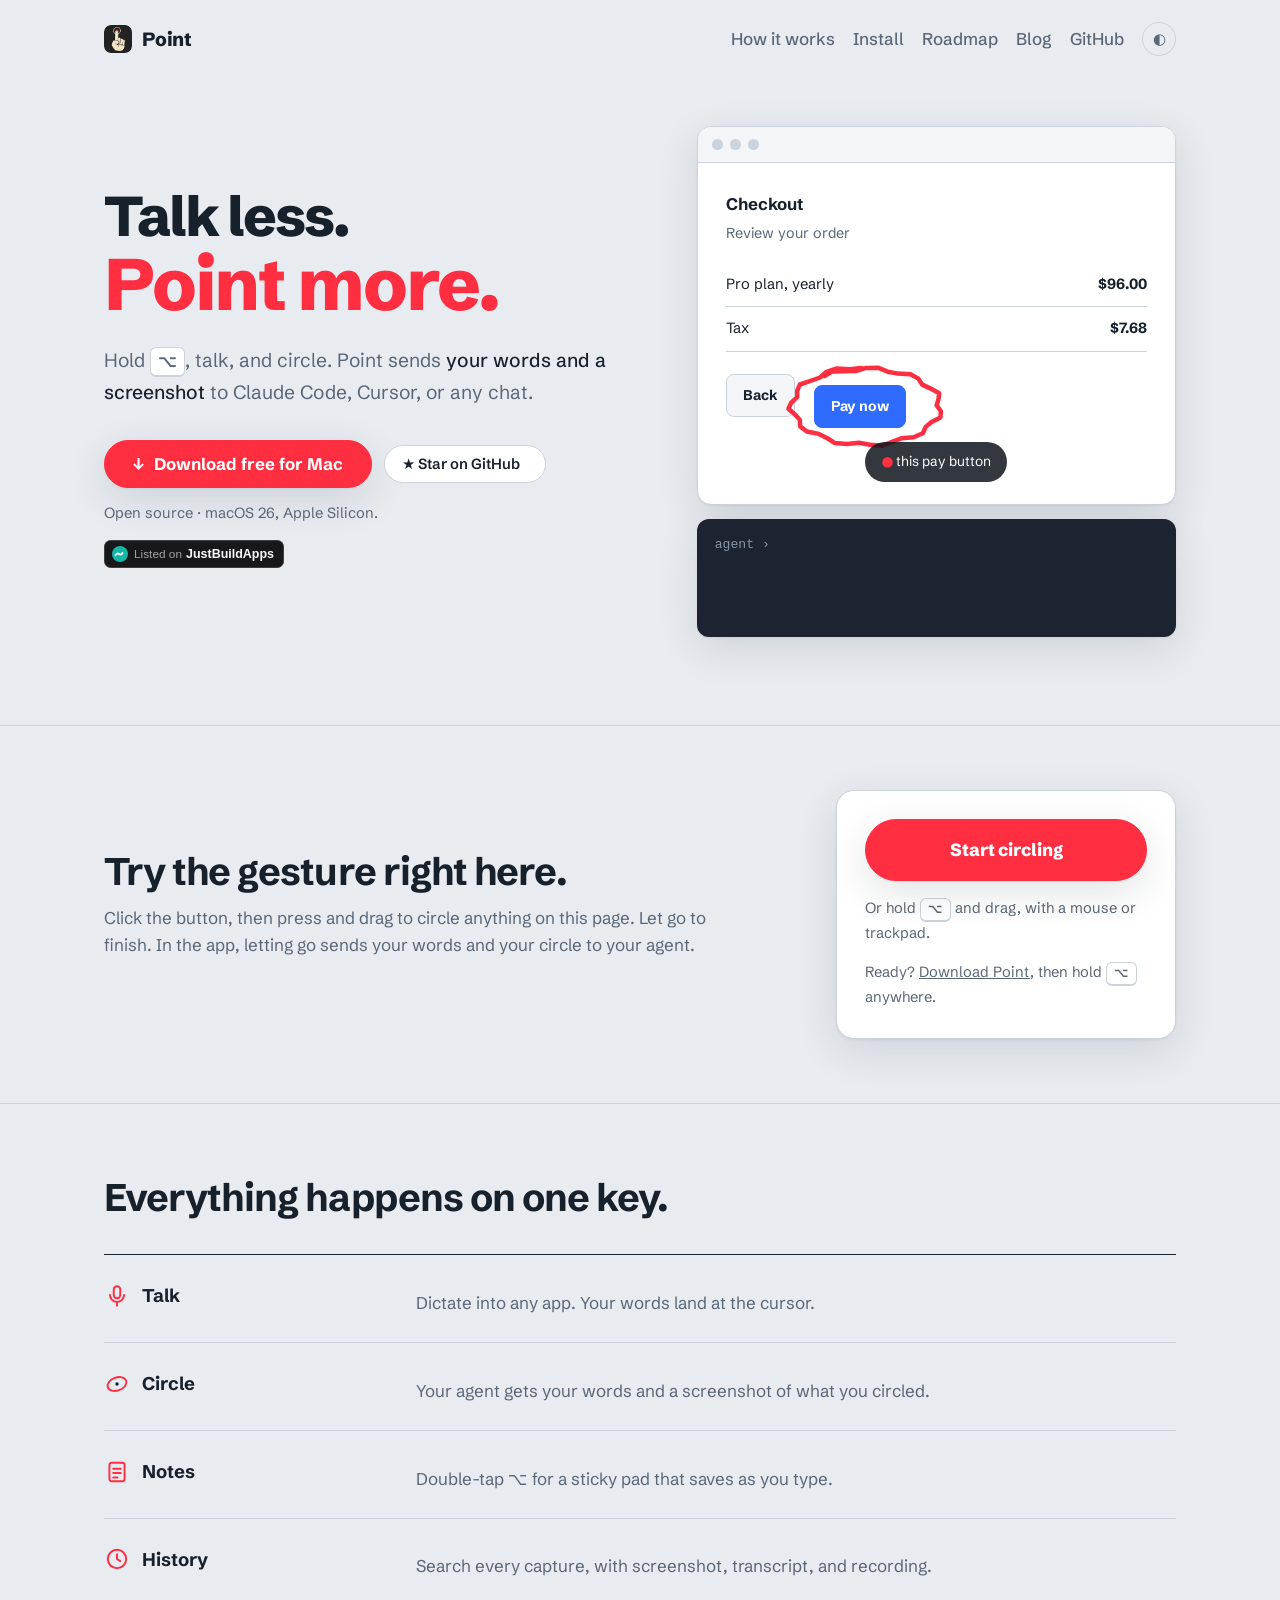
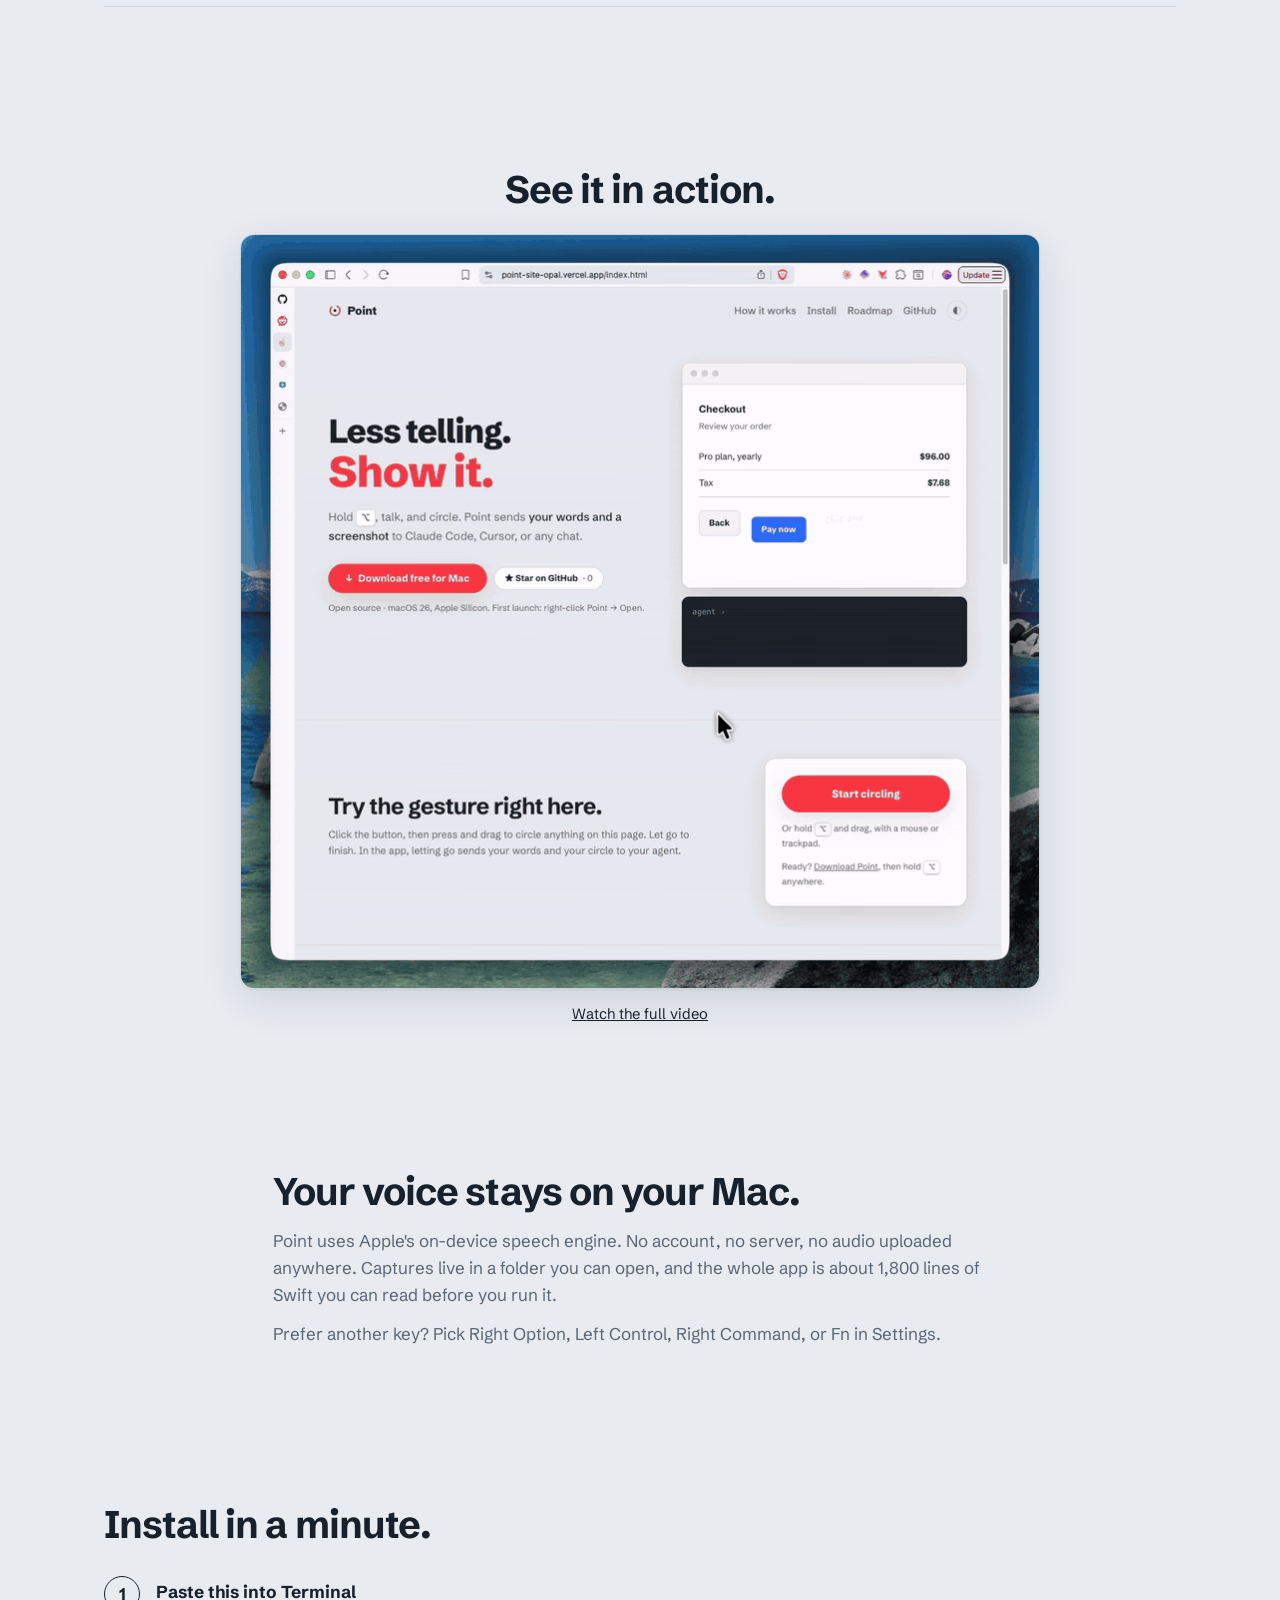
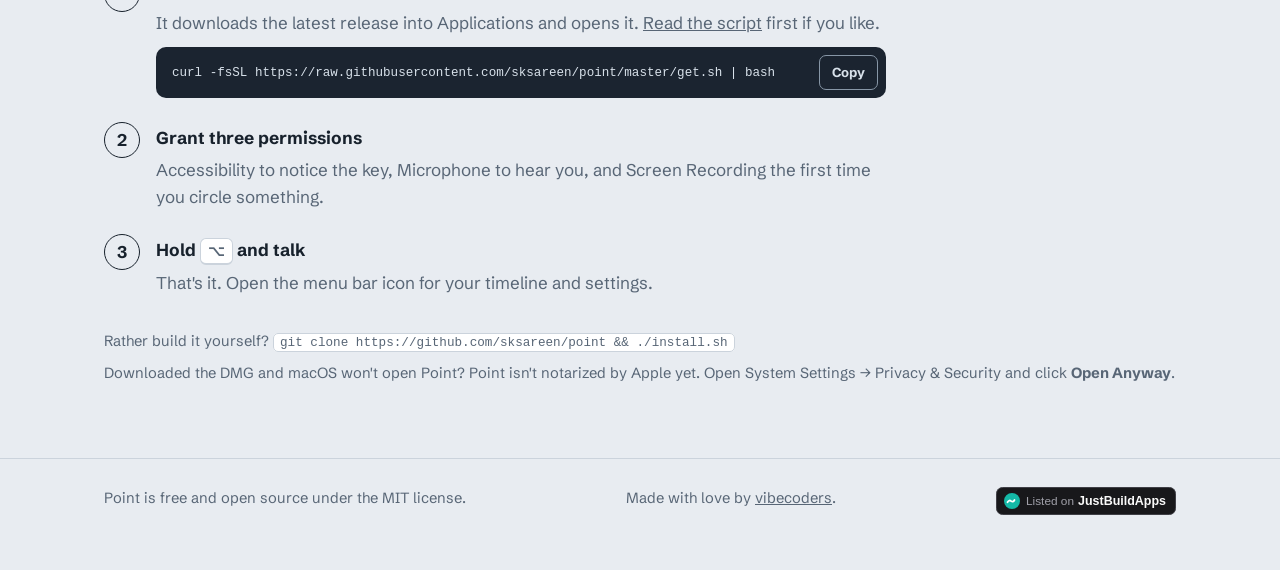
==== commit 662298c3: "Site: first-launch fix in the install section Co-Authored-By: Claude Opus 5.5 <noreply@anthropic.com" ====
--- a/site/index.html
+++ b/site/index.html
@@ -147,6 +147,7 @@
       <li><strong>Hold <span class="keycap">⌥</span> and talk</strong><span>That's it. Open the menu bar icon for your timeline and settings.</span></li>
     </ol>
     <p class="fine" style="margin-top:8px">Rather build it yourself? <code>git clone https://github.com/sksareen/point && ./install.sh</code></p>
+    <p class="fine" style="margin-top:8px">Downloaded the DMG and macOS won't open Point? Point isn't notarized by Apple yet. Open System Settings → Privacy &amp; Security and click <strong>Open Anyway</strong>.</p>
   </section>
 </main>
 
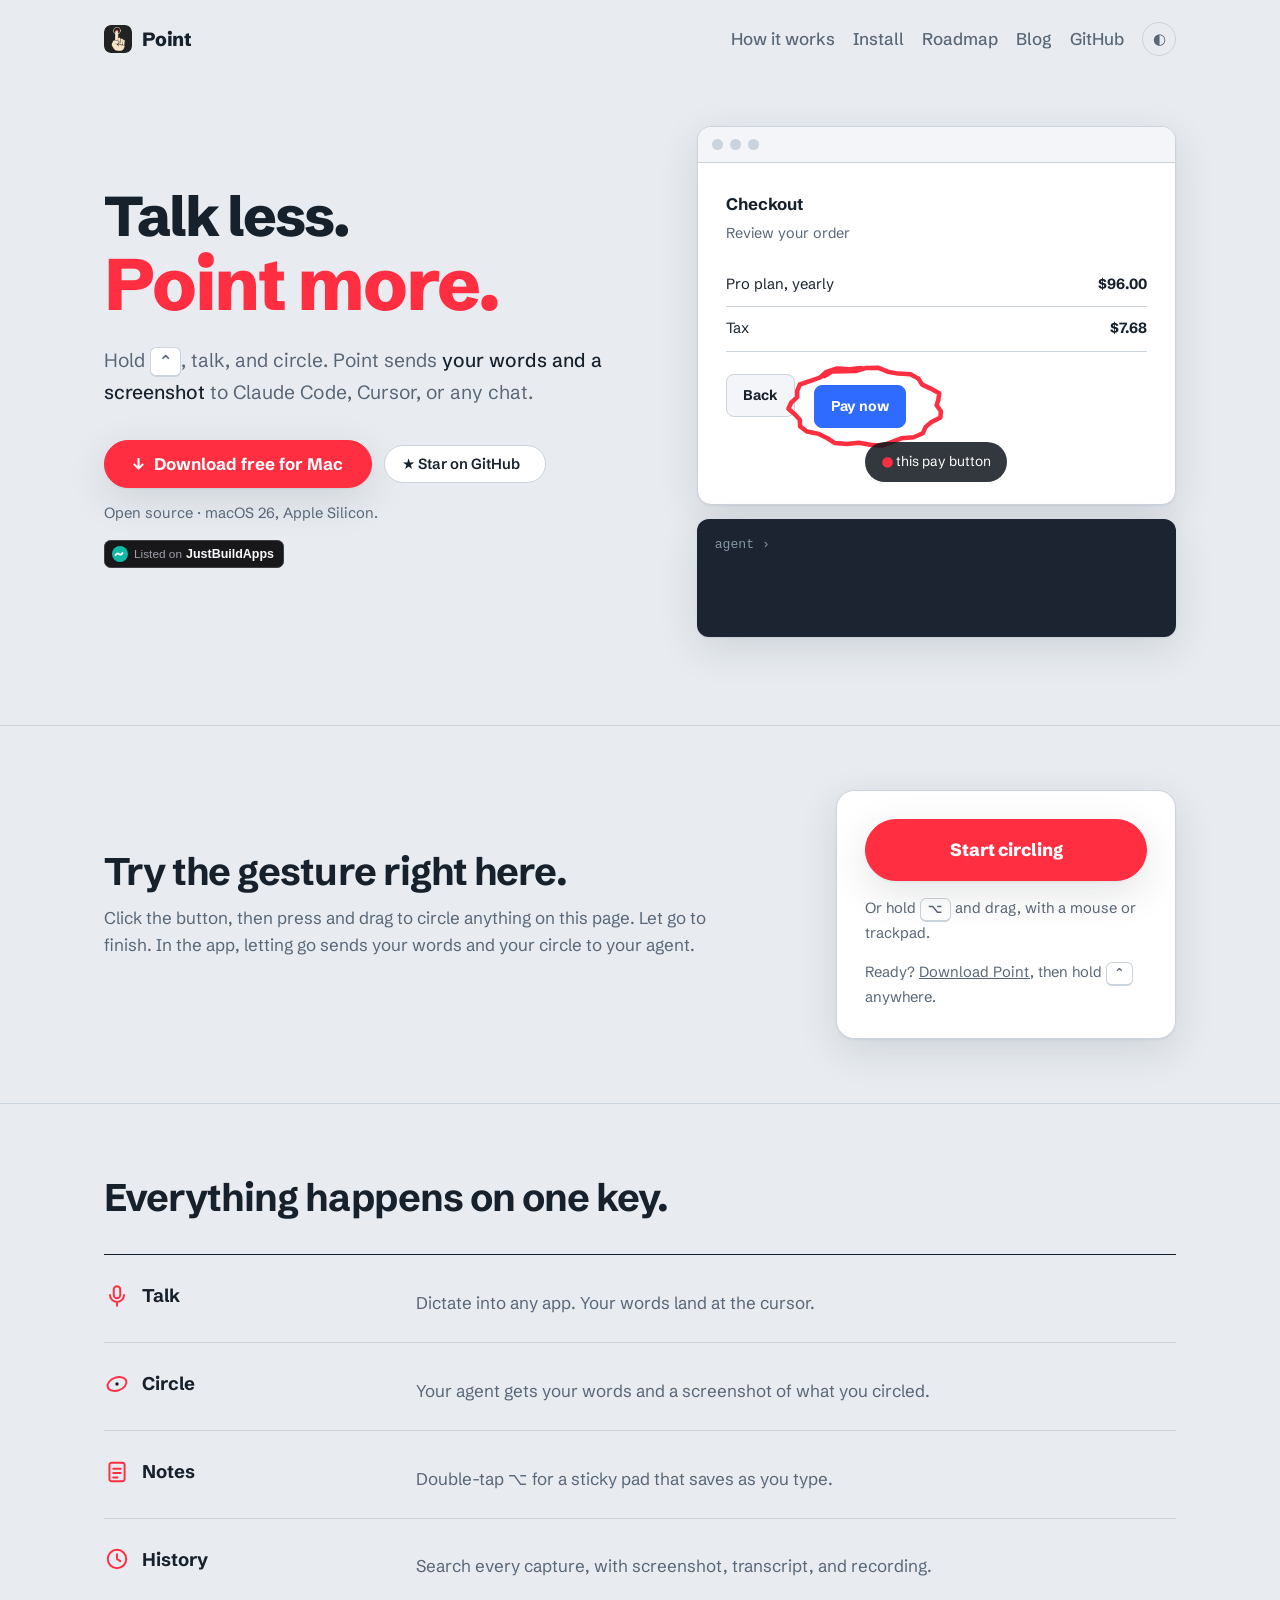
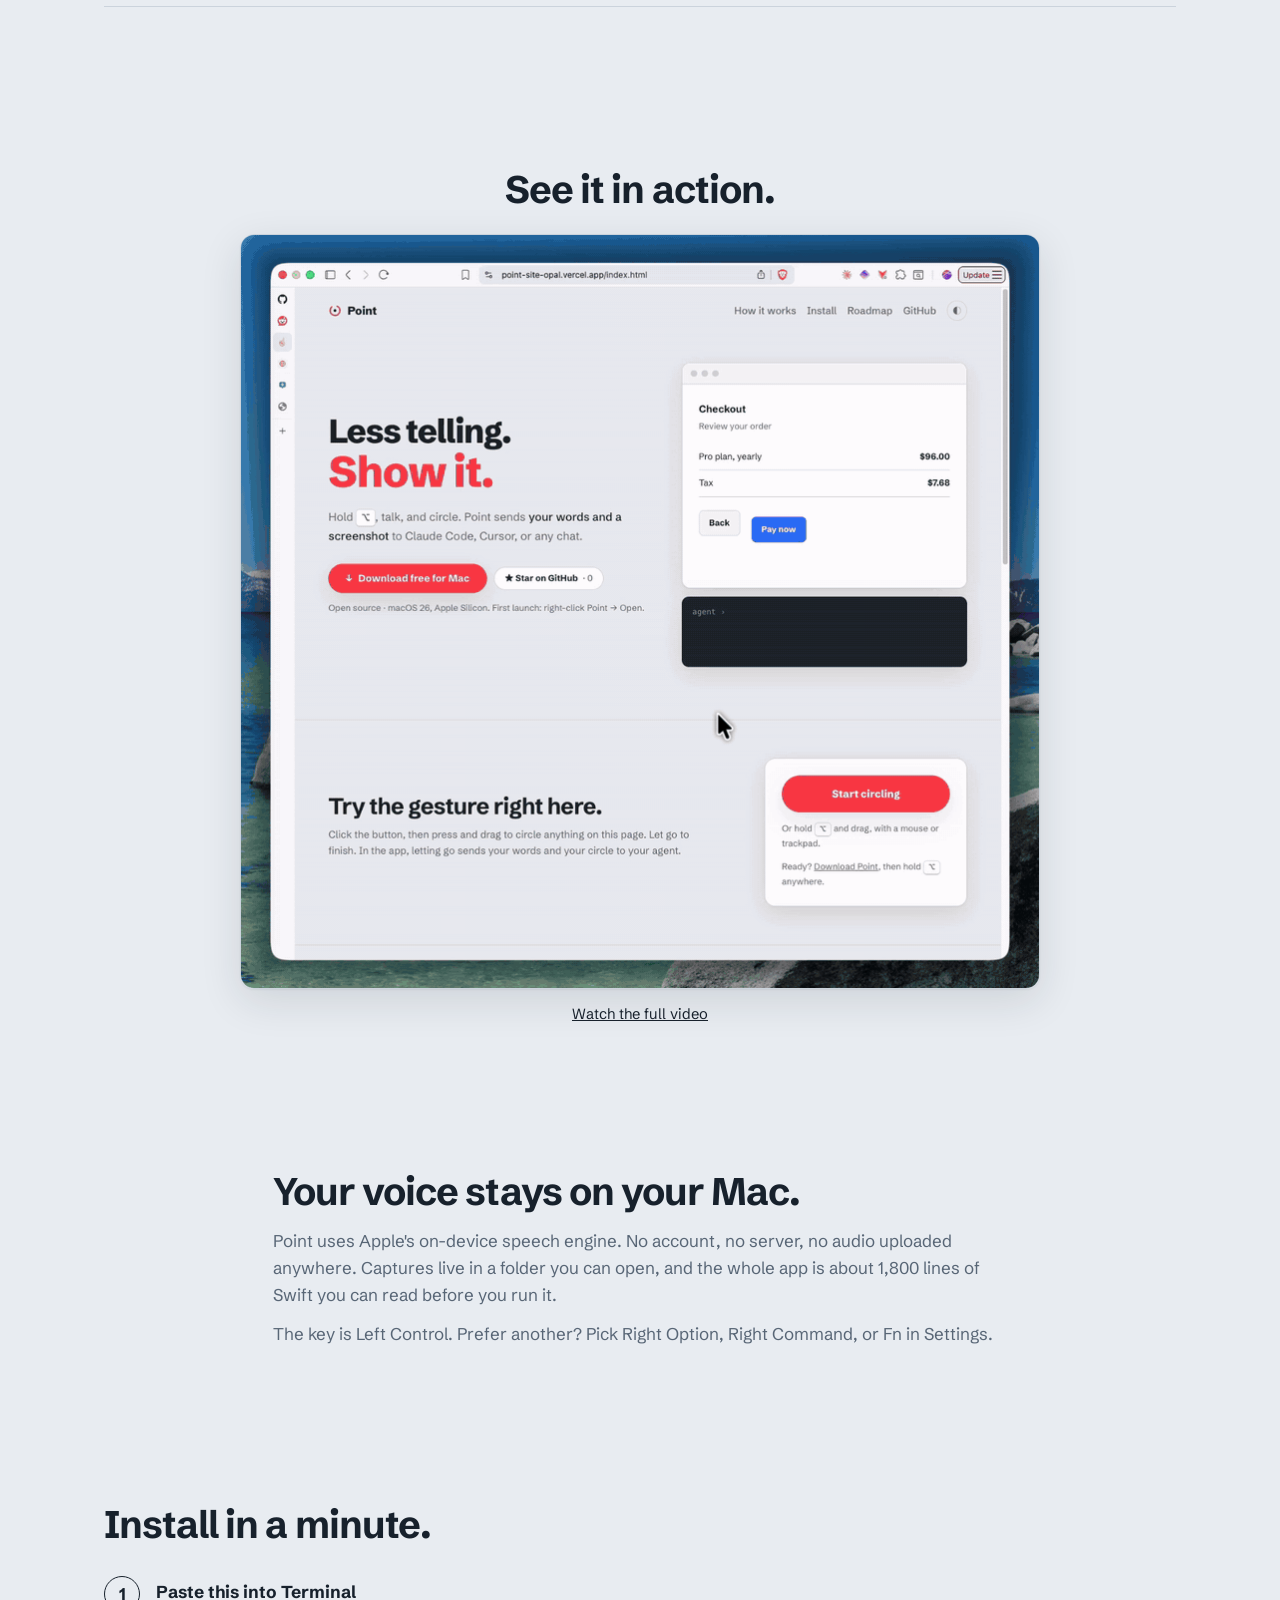
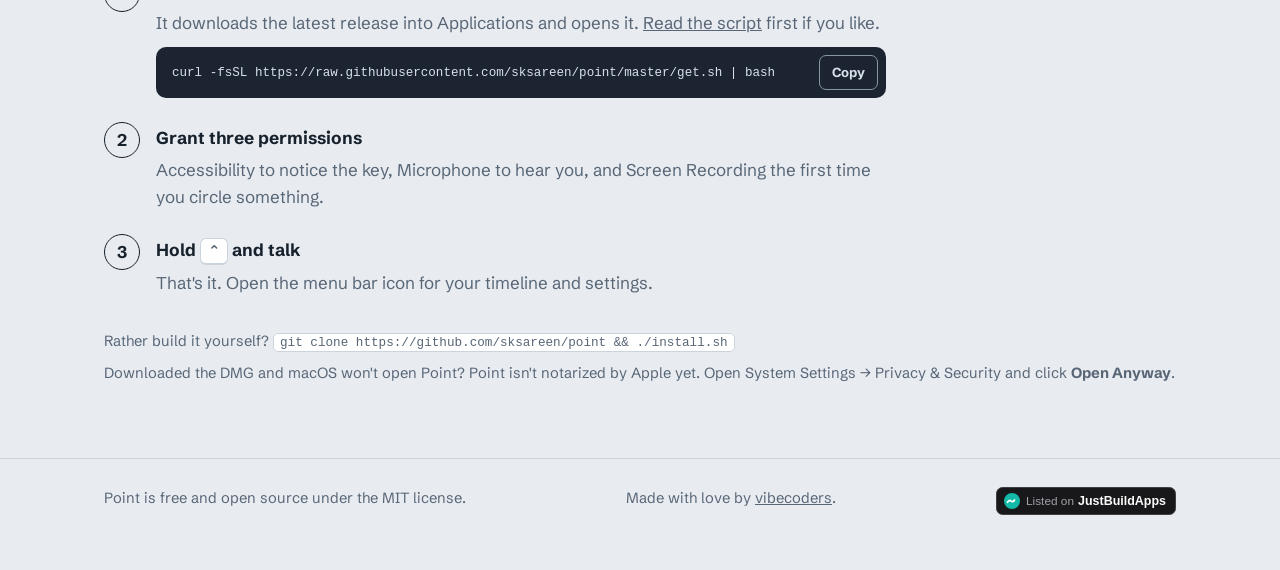
==== commit 1d90ae0f: "0.1.3: first-launch onboarding, hands-free mode, Left Control by default - Onboarding window on a fr" ====
--- a/site/index.html
+++ b/site/index.html
@@ -4,9 +4,9 @@
 <meta charset="utf-8">
 <meta name="viewport" content="width=device-width, initial-scale=1">
 <title>Point: show your AI agent what you mean</title>
-<meta name="description" content="Hold Right Option, say what you mean, and circle it. Point pastes your words and a screenshot of exactly what you circled into Claude Code, Cursor, or any chat. Free, open source, on-device.">
+<meta name="description" content="Hold a key, say what you mean, and circle it. Point pastes your words and a screenshot of exactly what you circled into Claude Code, Cursor, or any chat. Free, open source, on-device.">
 <meta property="og:title" content="Point: Talk less. Point more.">
-<meta property="og:description" content="Hold ⌥, talk, and circle. Point sends your words and a screenshot to Claude Code, Cursor, or any chat. Free, open source, on-device.">
+<meta property="og:description" content="Hold ⌃, talk, and circle. Point sends your words and a screenshot to Claude Code, Cursor, or any chat. Free, open source, on-device.">
 <meta property="og:type" content="website">
 <meta name="twitter:card" content="summary_large_image">
 <meta property="og:image" content="https://www.pointandtell.app/og.png">
@@ -51,7 +51,7 @@
   <section class="wrap hero">
     <div>
       <h1><span class="line">Talk less.</span><span class="line hit show-it">Point more.</span></h1>
-      <p class="lede">Hold <span class="keycap">⌥</span>, talk, and circle. Point sends <strong>your words and a screenshot</strong> to Claude Code, Cursor, or any chat.</p>
+      <p class="lede">Hold <span class="keycap">⌃</span>, talk, and circle. Point sends <strong>your words and a screenshot</strong> to Claude Code, Cursor, or any chat.</p>
       <div class="cta-row">
         <a class="download-btn" href="https://github.com/sksareen/point/releases/latest/download/Point.dmg">
           <span aria-hidden="true">↓</span> Download free for Mac
@@ -94,7 +94,7 @@
       <div class="try-card">
         <button class="draw-toggle" id="drawToggle" type="button" aria-pressed="false">Start circling</button>
         <p class="fine">Or hold <span class="keycap">⌥</span> and drag, with a mouse or trackpad.</p>
-        <p class="fine">Ready? <a href="https://github.com/sksareen/point/releases/latest/download/Point.dmg">Download Point</a>, then hold <span class="keycap">⌥</span> anywhere.</p>
+        <p class="fine">Ready? <a href="https://github.com/sksareen/point/releases/latest/download/Point.dmg">Download Point</a>, then hold <span class="keycap">⌃</span> anywhere.</p>
       </div>
     </div>
   </section>
@@ -132,7 +132,7 @@
   <section class="wrap section privacy">
     <h2>Your voice stays on your Mac.</h2>
     <p>Point uses Apple's on-device speech engine. No account, no server, no audio uploaded anywhere. Captures live in a folder you can open, and the whole app is about 1,800 lines of Swift you can read before you run it.</p>
-    <p>Prefer another key? Pick Right Option, Left Control, Right Command, or Fn in Settings.</p>
+    <p>The key is Left Control. Prefer another? Pick Right Option, Right Command, or Fn in Settings.</p>
   </section>
 
   <section class="wrap section" id="install">
@@ -144,7 +144,7 @@
           <button class="copy copy-cmd" type="button" data-cmd="curl -fsSL https://raw.githubusercontent.com/sksareen/point/master/get.sh | bash">Copy</button>
         </div></li>
       <li><strong>Grant three permissions</strong><span>Accessibility to notice the key, Microphone to hear you, and Screen Recording the first time you circle something.</span></li>
-      <li><strong>Hold <span class="keycap">⌥</span> and talk</strong><span>That's it. Open the menu bar icon for your timeline and settings.</span></li>
+      <li><strong>Hold <span class="keycap">⌃</span> and talk</strong><span>That's it. Open the menu bar icon for your timeline and settings.</span></li>
     </ol>
     <p class="fine" style="margin-top:8px">Rather build it yourself? <code>git clone https://github.com/sksareen/point && ./install.sh</code></p>
     <p class="fine" style="margin-top:8px">Downloaded the DMG and macOS won't open Point? Point isn't notarized by Apple yet. Open System Settings → Privacy &amp; Security and click <strong>Open Anyway</strong>.</p>
